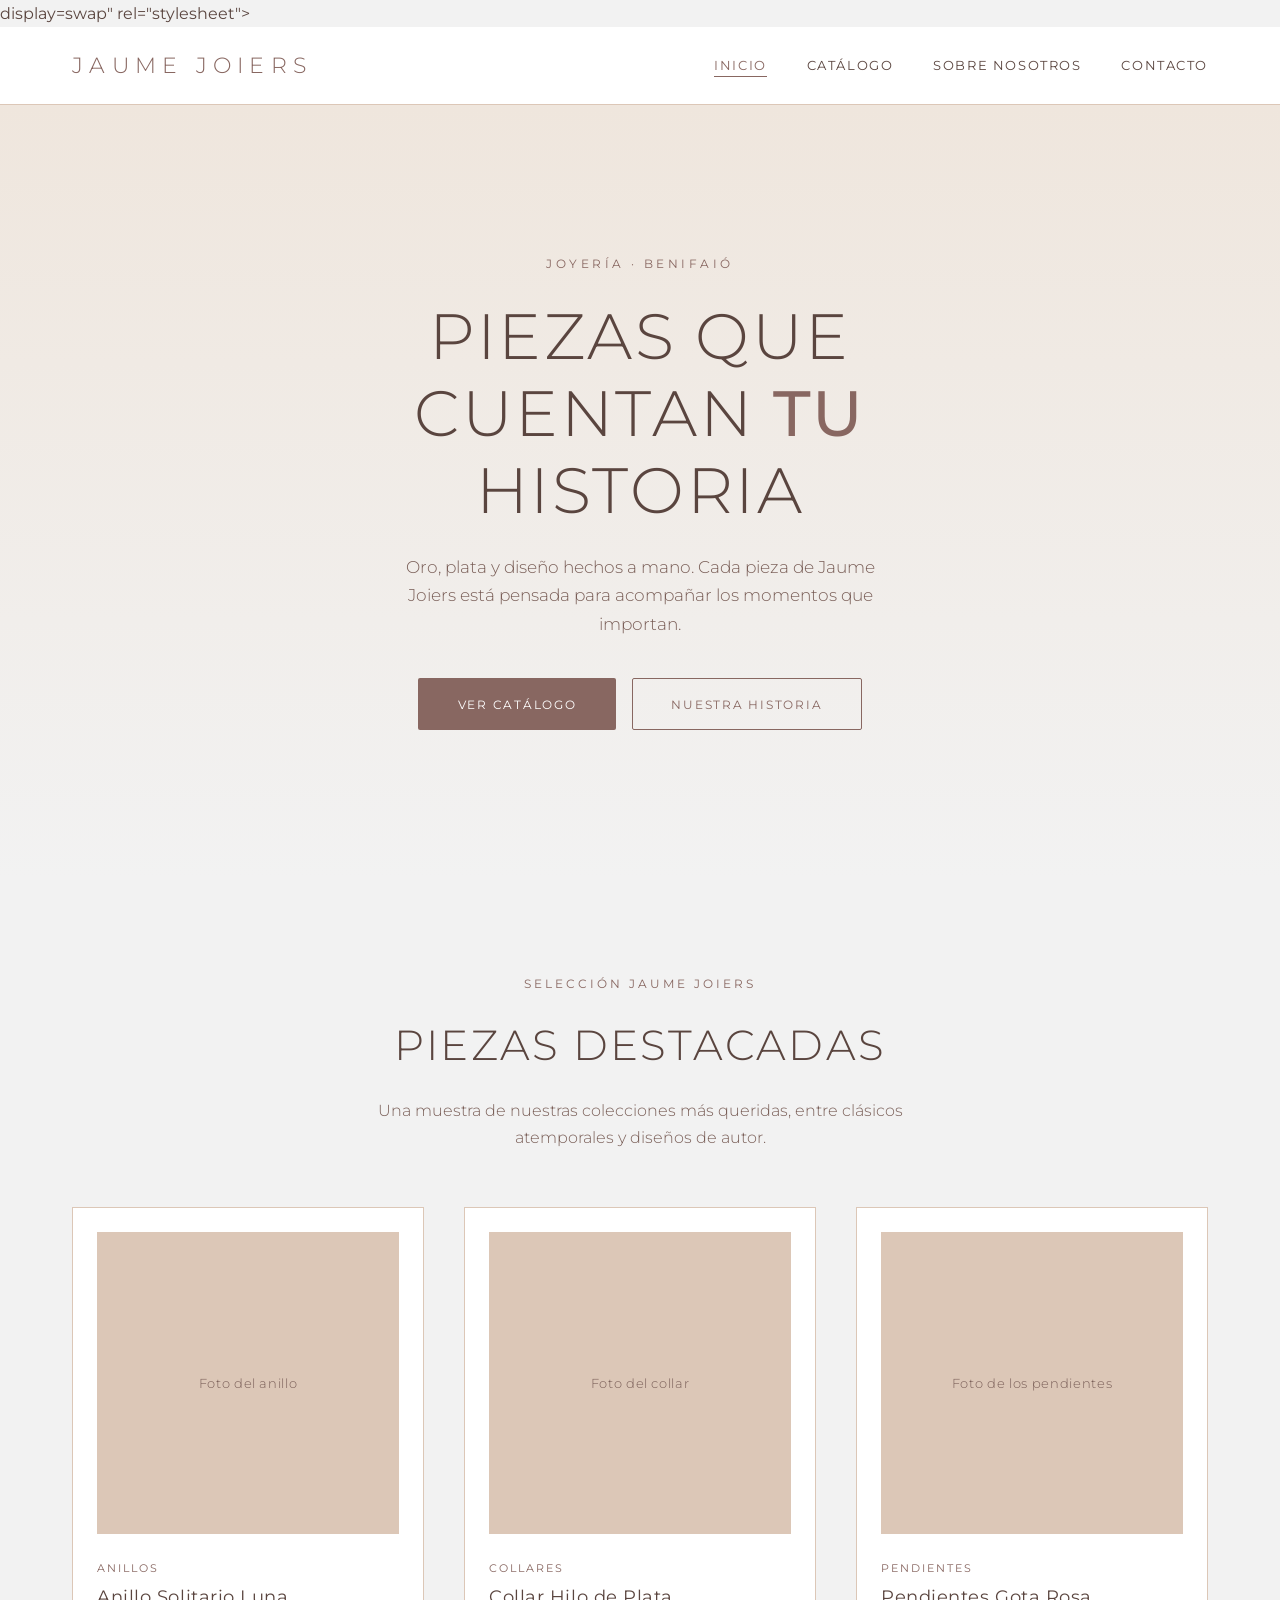
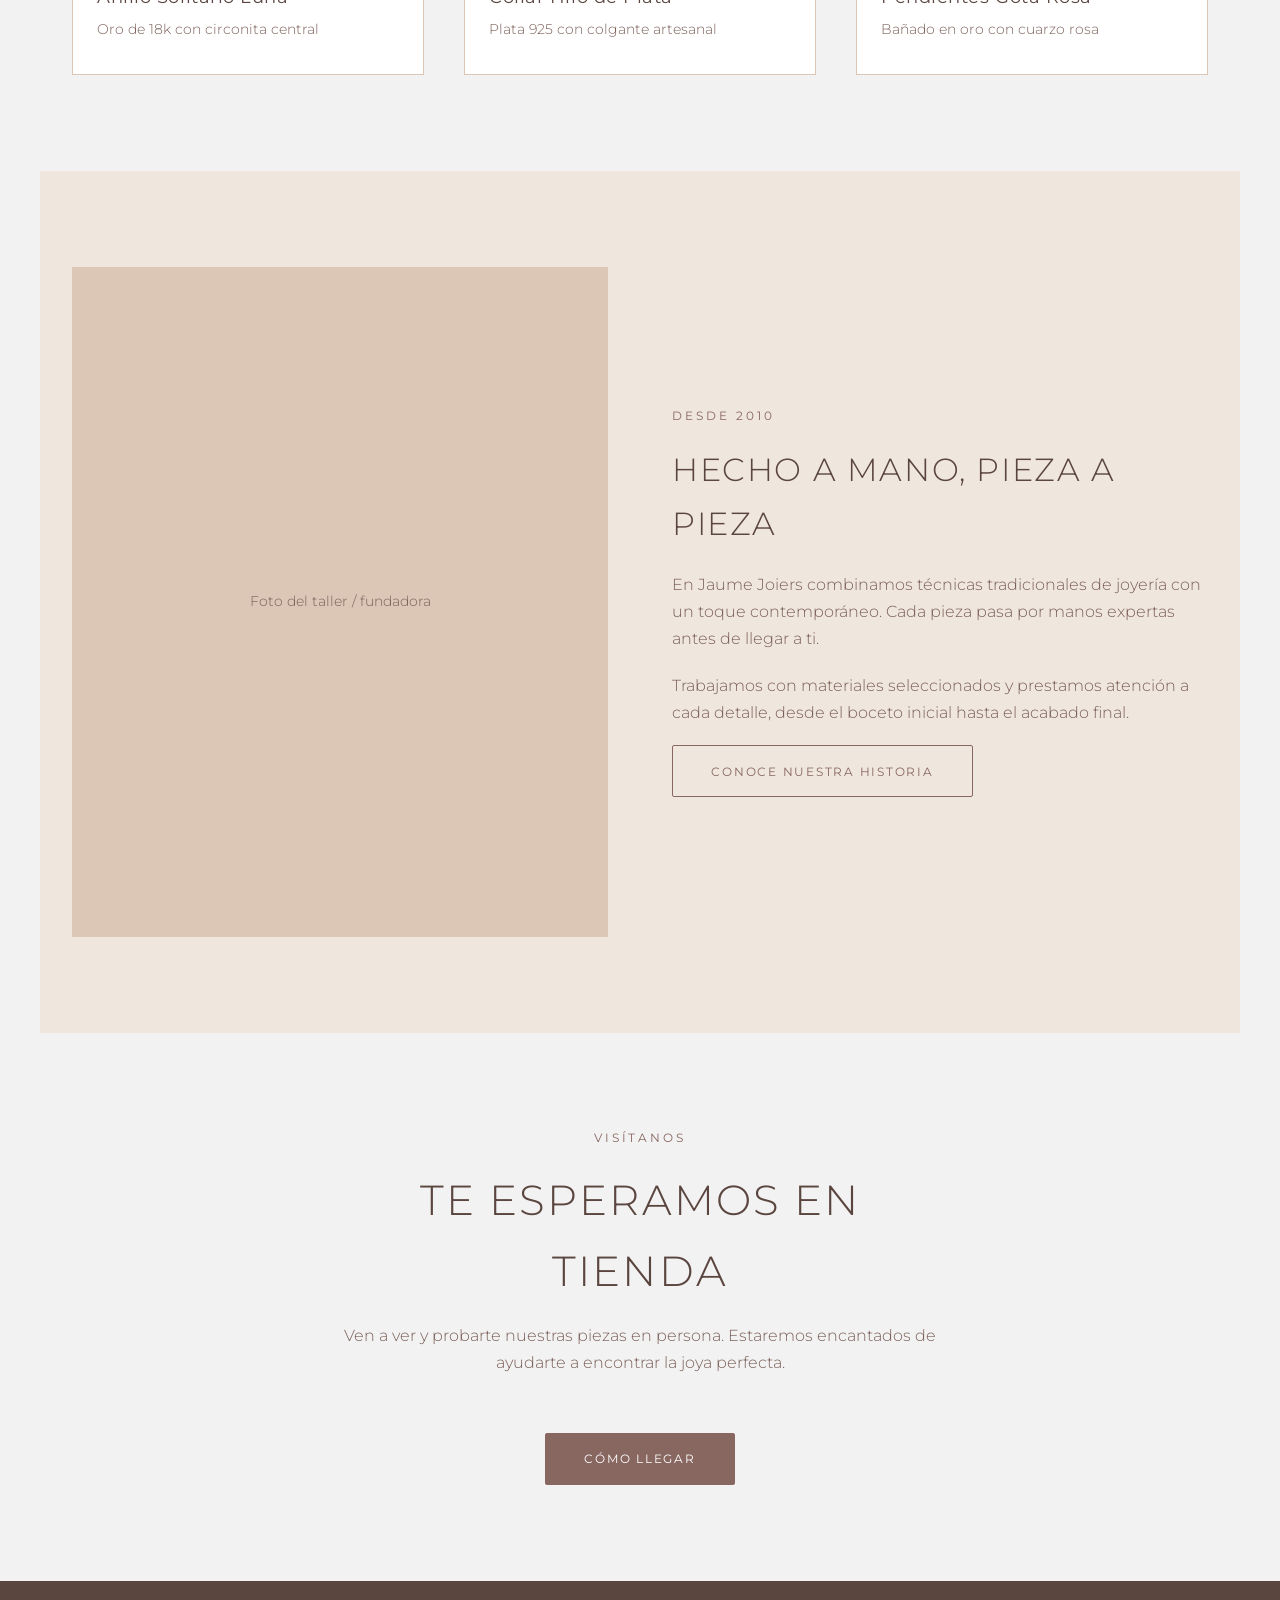
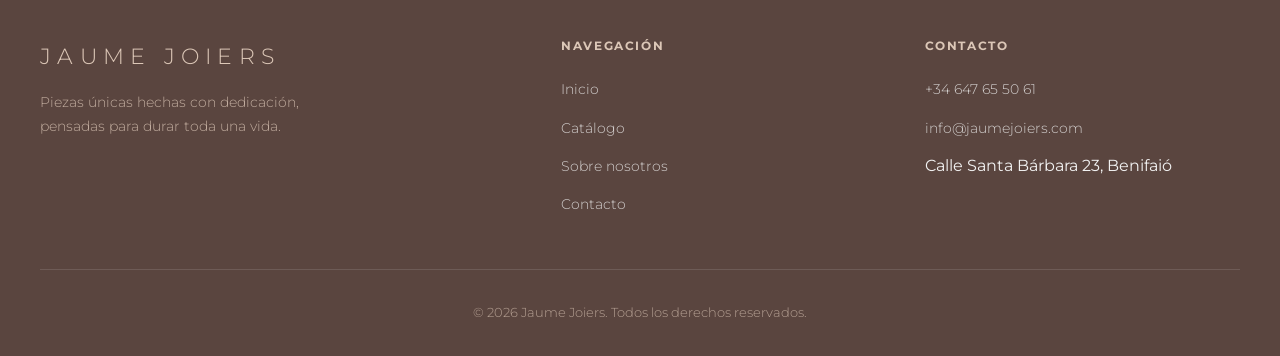
==== index.html @ 676e3248 "Add files via upload" ====
<!DOCTYPE html>
<html lang="es">
<head>
  <meta charset="UTF-8">
  <meta name="viewport" content="width=device-width, initial-scale=1.0">
  <title>Jaume Joiers — Piezas con alma</title>
  <meta name="description" content="Jaume Joiers: piezas únicas en oro, plata y diseño artesanal. Descubre nuestra colección y visítanos.">
  <link rel="preconnect" href="https://fonts.googleapis.com">
  <link href="https://fonts.googleapis.com/css2?family=Montserrat:wght@300;400;500<link href="https://fonts.googleapis.com/css2?family=Cormorant+Garamond:ital,wght@0,500;0,600;1,500&family=Jost:wght@300;400;500&display=swap" rel="stylesheet">display=swap" rel="stylesheet">
  <link rel="stylesheet" href="styles.css">
</head>
<body>

  <header class="site-header">
    <nav class="nav-container">
      <a href="index.html" class="logo">Jaume <span>Joiers</span></a>
      <ul class="nav-links">
        <li><a href="index.html" class="active">Inicio</a></li>
        <li><a href="catalogo.html">Catálogo</a></li>
        <li><a href="nosotros.html">Sobre nosotros</a></li>
        <li><a href="contacto.html">Contacto</a></li>
      </ul>
      <button class="nav-toggle" aria-label="Abrir menú">
        <span></span><span></span><span></span>
      </button>
    </nav>
  </header>

  <section class="hero">
    <div class="hero-content">
      <span class="hero-eyebrow">Joyería · Benifaió</span>
      <h1>Piezas que cuentan <em>tu</em> historia</h1>
      <p>Oro, plata y diseño hechos a mano. Cada pieza de Jaume Joiers está pensada para acompañar los momentos que importan.</p>
      <div class="hero-buttons">
        <a href="catalogo.html" class="btn btn-primary">Ver catálogo</a>
        <a href="nosotros.html" class="btn btn-outline">Nuestra historia</a>
      </div>
    </div>
  </section>

  <section class="section">
    <div class="section-header">
      <span class="section-eyebrow">Selección Jaume Joiers</span>
      <h2>Piezas destacadas</h2>
      <p>Una muestra de nuestras colecciones más queridas, entre clásicos atemporales y diseños de autor.</p>
    </div>

    <div class="vitrina-grid">
      <div class="vitrina-pieza">
        <div class="vitrina-imagen">Foto del anillo</div>
        <span class="vitrina-categoria">Anillos</span>
        <h3>Anillo Solitario Luna</h3>
        <p>Oro de 18k con circonita central</p>
      </div>
      <div class="vitrina-pieza">
        <div class="vitrina-imagen">Foto del collar</div>
        <span class="vitrina-categoria">Collares</span>
        <h3>Collar Hilo de Plata</h3>
        <p>Plata 925 con colgante artesanal</p>
      </div>
      <div class="vitrina-pieza">
        <div class="vitrina-imagen">Foto de los pendientes</div>
        <span class="vitrina-categoria">Pendientes</span>
        <h3>Pendientes Gota Rosa</h3>
        <p>Bañado en oro con cuarzo rosa</p>
      </div>
    </div>
  </section>

  <section class="section section-alt">
    <div class="about-grid">
      <div class="about-imagen">Foto del taller / fundadora</div>
      <div class="about-texto">
        <span class="section-eyebrow">Desde 2010</span>
        <h2>Hecho a mano, pieza a pieza</h2>
        <p>En Jaume Joiers combinamos técnicas tradicionales de joyería con un toque contemporáneo. Cada pieza pasa por manos expertas antes de llegar a ti.</p>
        <p>Trabajamos con materiales seleccionados y prestamos atención a cada detalle, desde el boceto inicial hasta el acabado final.</p>
        <a href="nosotros.html" class="btn btn-outline">Conoce nuestra historia</a>
      </div>
    </div>
  </section>

  <section class="section">
    <div class="section-header">
      <span class="section-eyebrow">Visítanos</span>
      <h2>Te esperamos en tienda</h2>
      <p>Ven a ver y probarte nuestras piezas en persona. Estaremos encantados de ayudarte a encontrar la joya perfecta.</p>
    </div>
    <div style="text-align: center;">
      <a href="contacto.html" class="btn btn-primary">Cómo llegar</a>
    </div>
  </section>

  <footer class="site-footer">
    <div class="footer-container">
      <div class="footer-brand">
        <a href="index.html" class="logo">Jaume <span>Joiers</span></a>
        <p>Piezas únicas hechas con dedicación, pensadas para durar toda una vida.</p>
      </div>
      <div class="footer-col">
        <h5>Navegación</h5>
        <ul>
          <li><a href="index.html">Inicio</a></li>
          <li><a href="catalogo.html">Catálogo</a></li>
          <li><a href="nosotros.html">Sobre nosotros</a></li>
          <li><a href="contacto.html">Contacto</a></li>
        </ul>
      </div>
      <div class="footer-col">
        <h5>Contacto</h5>
        <ul>
          <li><a href="tel:+34647655061">+34 647 65 50 61</a></li>
          <li><a href="mailto:info@jaumejoiers.com">info@jaumejoiers.com</a></li>
          <li>Calle Santa Bárbara 23, Benifaió</li>
        </ul>
      </div>
    </div>
    <div class="footer-bottom">
      © 2026 Jaume Joiers. Todos los derechos reservados.
    </div>
  </footer>

  <script src="script.js"></script>
</body>
</html>
---- styles.css ----
/* ===== Jaume Joiers — Hoja de estilos (paleta y tipografía de marca) ===== */

:root {
  /* Colores oficiales del manual de marca */
  --marron: #886761;          /* Pantone 7615C — principal */
  --beige: #DCC7B7;           /* Pantone 583C — secundario */
  --gris-claro: #F2F2F2;      /* neutro */

  /* Tintes derivados para web (legibilidad y superficies) */
  --beige-claro: #EFE6DD;
  --marron-oscuro: #5A453F;   /* texto, derivado del marrón principal */
  --marron-suave: #7A5F58;
  --blanco: #FFFFFF;
  --sombra: rgba(90, 69, 63, 0.14);

  /* Tipografía de marca: Montserrat para toda la web */
  --fuente-titulos: 'Montserrat', 'Helvetica Neue', Arial, sans-serif;
  --fuente-cuerpo: 'Montserrat', 'Helvetica Neue', Arial, sans-serif;
}

* {
  box-sizing: border-box;
  margin: 0;
  padding: 0;
}

html {
  scroll-behavior: smooth;
}

body {
  font-family: var(--fuente-cuerpo);
  font-weight: 400;
  background-color: var(--gris-claro);
  color: var(--marron-oscuro);
  line-height: 1.7;
  -webkit-font-smoothing: antialiased;
}

a {
  text-decoration: none;
  color: inherit;
}

img {
  max-width: 100%;
  display: block;
}

ul {
  list-style: none;
}

/* ===== Header / Navegación ===== */

.site-header {
  position: sticky;
  top: 0;
  z-index: 100;
  background-color: var(--blanco);
  border-bottom: 1px solid var(--beige);
}

.nav-container {
  max-width: 1200px;
  margin: 0 auto;
  display: flex;
  justify-content: space-between;
  align-items: center;
  padding: 1.2rem 2rem;
}

.logo {
  font-family: var(--fuente-titulos);
  font-size: 1.4rem;
  font-weight: 300;
  letter-spacing: 0.28em;
  text-transform: uppercase;
  color: var(--marron);
}

.logo span {
  color: var(--marron);
}

.nav-links {
  display: flex;
  gap: 2.5rem;
  font-size: 0.82rem;
  font-weight: 400;
  letter-spacing: 0.12em;
  text-transform: uppercase;
}

.nav-links a {
  position: relative;
  padding-bottom: 4px;
  transition: color 0.25s ease;
}

.nav-links a::after {
  content: '';
  position: absolute;
  left: 0;
  bottom: 0;
  width: 0;
  height: 1px;
  background-color: var(--marron);
  transition: width 0.25s ease;
}

.nav-links a:hover,
.nav-links a.active {
  color: var(--marron);
}

.nav-links a:hover::after,
.nav-links a.active::after {
  width: 100%;
}

.nav-toggle {
  display: none;
  flex-direction: column;
  gap: 5px;
  background: none;
  border: none;
  cursor: pointer;
  padding: 0.5rem;
}

.nav-toggle span {
  width: 24px;
  height: 2px;
  background-color: var(--marron);
}

/* ===== Botones ===== */

.btn {
  display: inline-block;
  padding: 0.9rem 2.4rem;
  font-family: var(--fuente-cuerpo);
  font-size: 0.78rem;
  font-weight: 400;
  letter-spacing: 0.14em;
  text-transform: uppercase;
  border-radius: 2px;
  cursor: pointer;
  transition: all 0.3s ease;
  border: 1px solid transparent;
}

.btn-primary {
  background-color: var(--marron);
  color: var(--blanco);
}

.btn-primary:hover {
  background-color: var(--marron-oscuro);
}

.btn-outline {
  background-color: transparent;
  border: 1px solid var(--marron);
  color: var(--marron);
}

.btn-outline:hover {
  background-color: var(--marron);
  color: var(--blanco);
}

/* ===== Hero ===== */

.hero {
  position: relative;
  min-height: 86vh;
  display: flex;
  align-items: center;
  justify-content: center;
  text-align: center;
  padding: 4rem 2rem;
  overflow: hidden;
  background: linear-gradient(180deg, var(--beige-claro) 0%, var(--gris-claro) 100%);
}

.hero-content {
  position: relative;
  max-width: 720px;
  z-index: 2;
}

.hero-eyebrow {
  font-size: 0.78rem;
  letter-spacing: 0.28em;
  text-transform: uppercase;
  color: var(--marron);
  margin-bottom: 1.5rem;
  display: block;
}

.hero h1 {
  font-family: var(--fuente-titulos);
  font-size: clamp(2.4rem, 5.5vw, 4rem);
  font-weight: 300;
  letter-spacing: 0.04em;
  line-height: 1.2;
  margin-bottom: 1.5rem;
  color: var(--marron-oscuro);
  text-transform: uppercase;
}

.hero h1 em {
  font-style: normal;
  font-weight: 500;
  color: var(--marron);
}

.hero p {
  font-size: 1.05rem;
  font-weight: 300;
  color: var(--marron-suave);
  margin-bottom: 2.5rem;
  max-width: 520px;
  margin-left: auto;
  margin-right: auto;
}

.hero-buttons {
  display: flex;
  gap: 1rem;
  justify-content: center;
  flex-wrap: wrap;
}

/* ===== Secciones generales ===== */

.section {
  padding: 6rem 2rem;
  max-width: 1200px;
  margin: 0 auto;
}

.section-header {
  text-align: center;
  max-width: 620px;
  margin: 0 auto 3.5rem;
}

.section-eyebrow {
  font-size: 0.72rem;
  letter-spacing: 0.26em;
  text-transform: uppercase;
  color: var(--marron);
  display: block;
  margin-bottom: 1rem;
}

.section-header h2 {
  font-family: var(--fuente-titulos);
  font-size: clamp(1.8rem, 3.5vw, 2.6rem);
  font-weight: 300;
  letter-spacing: 0.05em;
  text-transform: uppercase;
  color: var(--marron-oscuro);
  margin-bottom: 1rem;
}

.section-header p {
  color: var(--marron-suave);
  font-size: 1rem;
  font-weight: 300;
}

.section-alt {
  background-color: var(--beige-claro);
}

/* ===== Vitrina (tarjetas de producto) ===== */

.vitrina-grid {
  display: grid;
  grid-template-columns: repeat(auto-fit, minmax(260px, 1fr));
  gap: 2.5rem;
}

.vitrina-pieza {
  position: relative;
  background-color: var(--blanco);
  border: 1px solid var(--beige);
  padding: 1.5rem 1.5rem 2rem;
  transition: transform 0.35s ease, box-shadow 0.35s ease;
}

.vitrina-pieza::before {
  content: '';
  position: absolute;
  inset: 10px;
  border: 1px solid var(--beige);
  opacity: 0;
  transition: opacity 0.35s ease;
  pointer-events: none;
}

.vitrina-pieza:hover {
  transform: translateY(-6px);
  box-shadow: 0 20px 40px var(--sombra);
}

.vitrina-pieza:hover::before {
  opacity: 1;
}

.vitrina-imagen {
  width: 100%;
  aspect-ratio: 1;
  background-color: var(--beige);
  display: flex;
  align-items: center;
  justify-content: center;
  margin-bottom: 1.2rem;
  color: var(--marron-suave);
  font-size: 0.82rem;
  font-weight: 300;
  letter-spacing: 0.05em;
  overflow: hidden;
}

.vitrina-imagen img {
  width: 100%;
  height: 100%;
  object-fit: cover;
}

.vitrina-categoria {
  font-size: 0.68rem;
  letter-spacing: 0.18em;
  text-transform: uppercase;
  color: var(--marron);
  margin-bottom: 0.5rem;
}

.vitrina-pieza h3 {
  font-family: var(--fuente-titulos);
  font-size: 1.15rem;
  font-weight: 400;
  letter-spacing: 0.03em;
  margin-bottom: 0.4rem;
  color: var(--marron-oscuro);
}

.vitrina-pieza p {
  color: var(--marron-suave);
  font-size: 0.88rem;
  font-weight: 300;
}

/* ===== Filtros de catálogo ===== */

.filtros {
  display: flex;
  gap: 0.8rem;
  justify-content: center;
  flex-wrap: wrap;
  margin-bottom: 3rem;
}

.filtro-btn {
  padding: 0.6rem 1.4rem;
  background-color: transparent;
  border: 1px solid var(--beige);
  color: var(--marron-suave);
  font-family: var(--fuente-cuerpo);
  font-size: 0.78rem;
  font-weight: 400;
  letter-spacing: 0.08em;
  text-transform: uppercase;
  cursor: pointer;
  transition: all 0.25s ease;
  border-radius: 2px;
}

.filtro-btn:hover,
.filtro-btn.activo {
  background-color: var(--marron);
  border-color: var(--marron);
  color: var(--blanco);
}

/* ===== Sobre nosotros ===== */

.about-grid {
  display: grid;
  grid-template-columns: 1fr 1fr;
  gap: 4rem;
  align-items: center;
}

.about-imagen {
  aspect-ratio: 4/5;
  background-color: var(--beige);
  display: flex;
  align-items: center;
  justify-content: center;
  color: var(--marron-suave);
  font-size: 0.88rem;
  font-weight: 300;
  overflow: hidden;
}

.about-imagen img {
  width: 100%;
  height: 100%;
  object-fit: cover;
}

.about-texto h2 {
  font-family: var(--fuente-titulos);
  font-size: 2rem;
  font-weight: 300;
  letter-spacing: 0.05em;
  text-transform: uppercase;
  margin-bottom: 1.2rem;
  color: var(--marron-oscuro);
}

.about-texto p {
  color: var(--marron-suave);
  font-weight: 300;
  margin-bottom: 1.2rem;
}

.valores {
  display: grid;
  grid-template-columns: repeat(3, 1fr);
  gap: 2rem;
  margin-top: 4rem;
  text-align: center;
}

.valor h4 {
  font-family: var(--fuente-titulos);
  font-size: 1.05rem;
  font-weight: 400;
  letter-spacing: 0.1em;
  text-transform: uppercase;
  margin-bottom: 0.7rem;
  color: var(--marron);
}

.valor p {
  color: var(--marron-suave);
  font-size: 0.9rem;
  font-weight: 300;
}

/* ===== Contacto ===== */

.contacto-grid {
  display: grid;
  grid-template-columns: 1fr 1fr;
  gap: 4rem;
}

.contacto-info h3 {
  font-family: var(--fuente-titulos);
  font-size: 1.3rem;
  font-weight: 300;
  letter-spacing: 0.08em;
  text-transform: uppercase;
  margin-bottom: 1.5rem;
  color: var(--marron-oscuro);
}

.contacto-item {
  margin-bottom: 1.5rem;
}

.contacto-item span {
  display: block;
  font-size: 0.68rem;
  letter-spacing: 0.16em;
  text-transform: uppercase;
  color: var(--marron);
  margin-bottom: 0.3rem;
}

.contacto-item p {
  color: var(--marron-suave);
  font-weight: 300;
}

.mapa-placeholder {
  width: 100%;
  aspect-ratio: 16/10;
  background-color: var(--beige);
  display: flex;
  align-items: center;
  justify-content: center;
  color: var(--marron-suave);
  font-size: 0.88rem;
  font-weight: 300;
  margin-top: 2rem;
  overflow: hidden;
}

.mapa-placeholder iframe {
  width: 100%;
  height: 100%;
  border: 0;
}

.contacto-form-wrap h3 {
  font-family: var(--fuente-titulos);
  font-size: 1.3rem;
  font-weight: 300;
  letter-spacing: 0.08em;
  text-transform: uppercase;
  margin-bottom: 1.5rem;
  color: var(--marron-oscuro);
}

.form-group {
  margin-bottom: 1.3rem;
}

.form-group label {
  display: block;
  font-size: 0.72rem;
  letter-spacing: 0.1em;
  text-transform: uppercase;
  color: var(--marron-suave);
  margin-bottom: 0.5rem;
}

.form-group input,
.form-group textarea {
  width: 100%;
  padding: 0.85rem 1rem;
  background-color: var(--blanco);
  border: 1px solid var(--beige);
  font-family: var(--fuente-cuerpo);
  font-size: 0.92rem;
  font-weight: 300;
  color: var(--marron-oscuro);
  border-radius: 2px;
  transition: border-color 0.25s ease;
}

.form-group input:focus,
.form-group textarea:focus {
  outline: none;
  border-color: var(--marron);
}

.form-group textarea {
  resize: vertical;
  min-height: 120px;
}

/* ===== Footer ===== */

.site-footer {
  background-color: var(--marron-oscuro);
  color: var(--gris-claro);
  padding: 3.5rem 2rem 2rem;
}

.footer-container {
  max-width: 1200px;
  margin: 0 auto;
  display: grid;
  grid-template-columns: 1.5fr 1fr 1fr;
  gap: 3rem;
  margin-bottom: 2.5rem;
}

.footer-brand .logo {
  color: var(--beige);
  margin-bottom: 1rem;
  display: block;
}

.footer-brand .logo span {
  color: var(--beige);
}

.footer-brand p {
  color: var(--beige);
  opacity: 0.8;
  font-size: 0.88rem;
  font-weight: 300;
  max-width: 280px;
}

.footer-col h5 {
  font-size: 0.72rem;
  letter-spacing: 0.14em;
  text-transform: uppercase;
  margin-bottom: 1.2rem;
  color: var(--beige);
}

.footer-col ul li {
  margin-bottom: 0.7rem;
}

.footer-col ul li a {
  color: var(--gris-claro);
  opacity: 0.8;
  font-size: 0.9rem;
  font-weight: 300;
  transition: opacity 0.25s ease;
}

.footer-col ul li a:hover {
  opacity: 1;
}

.footer-bottom {
  max-width: 1200px;
  margin: 0 auto;
  padding-top: 2rem;
  border-top: 1px solid rgba(242, 242, 242, 0.18);
  text-align: center;
  font-size: 0.8rem;
  font-weight: 300;
  color: var(--beige);
  opacity: 0.7;
}

/* ===== Responsive ===== */

@media (max-width: 860px) {
  .nav-links {
    position: fixed;
    top: 0;
    right: -100%;
    height: 100vh;
    width: 70%;
    background-color: var(--blanco);
    flex-direction: column;
    justify-content: center;
    align-items: center;
    gap: 2rem;
    transition: right 0.35s ease;
    box-shadow: -10px 0 30px var(--sombra);
  }

  .nav-links.abierto {
    right: 0;
  }

  .nav-toggle {
    display: flex;
  }

  .about-grid,
  .contacto-grid {
    grid-template-columns: 1fr;
    gap: 2.5rem;
  }

  .footer-container {
    grid-template-columns: 1fr;
    gap: 2rem;
  }

  .valores {
    grid-template-columns: 1fr;
    gap: 2.5rem;
  }

  .section {
    padding: 4rem 1.5rem;
  }
}

@media (prefers-reduced-motion: reduce) {
  * {
    transition: none !important;
    animation: none !important;
    scroll-behavior: auto !important;
  }
}

a:focus-visible,
button:focus-visible,
input:focus-visible,
textarea:focus-visible {
  outline: 2px solid var(--marron);
  outline-offset: 2px;
}
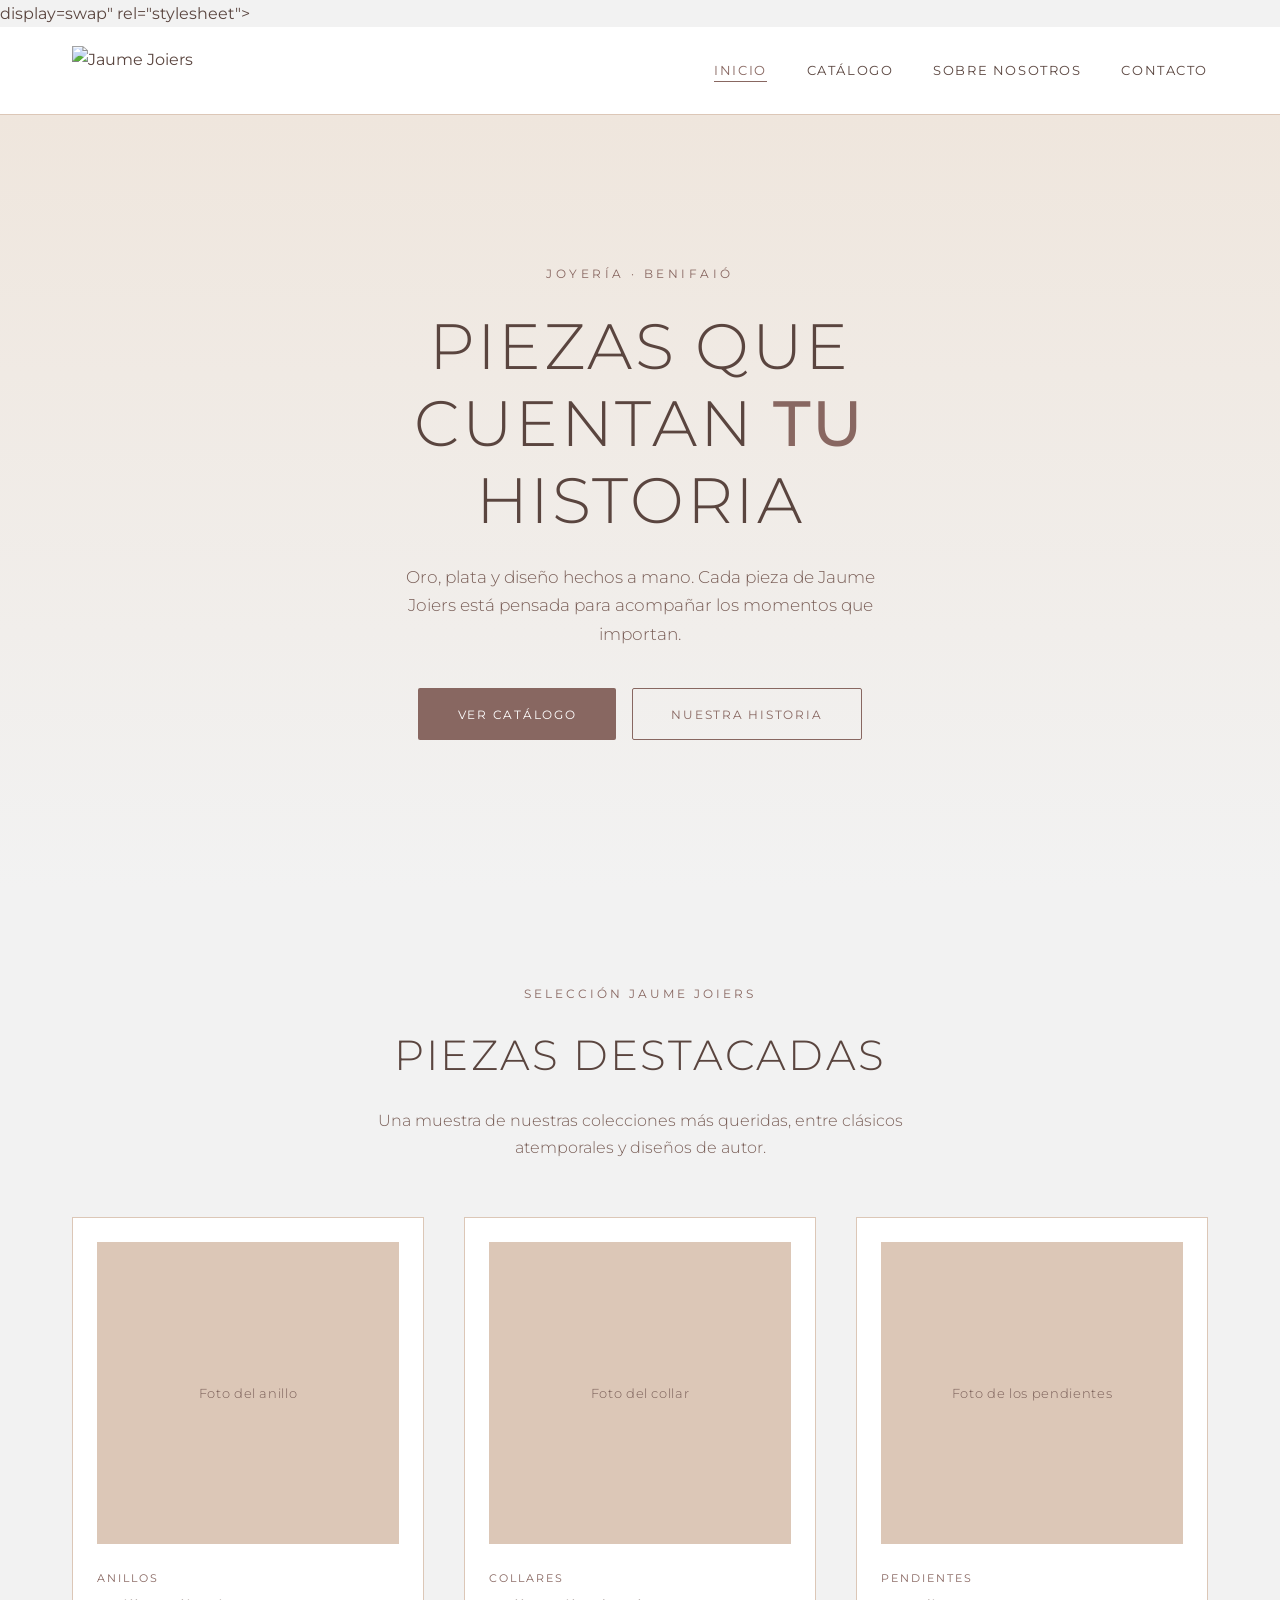
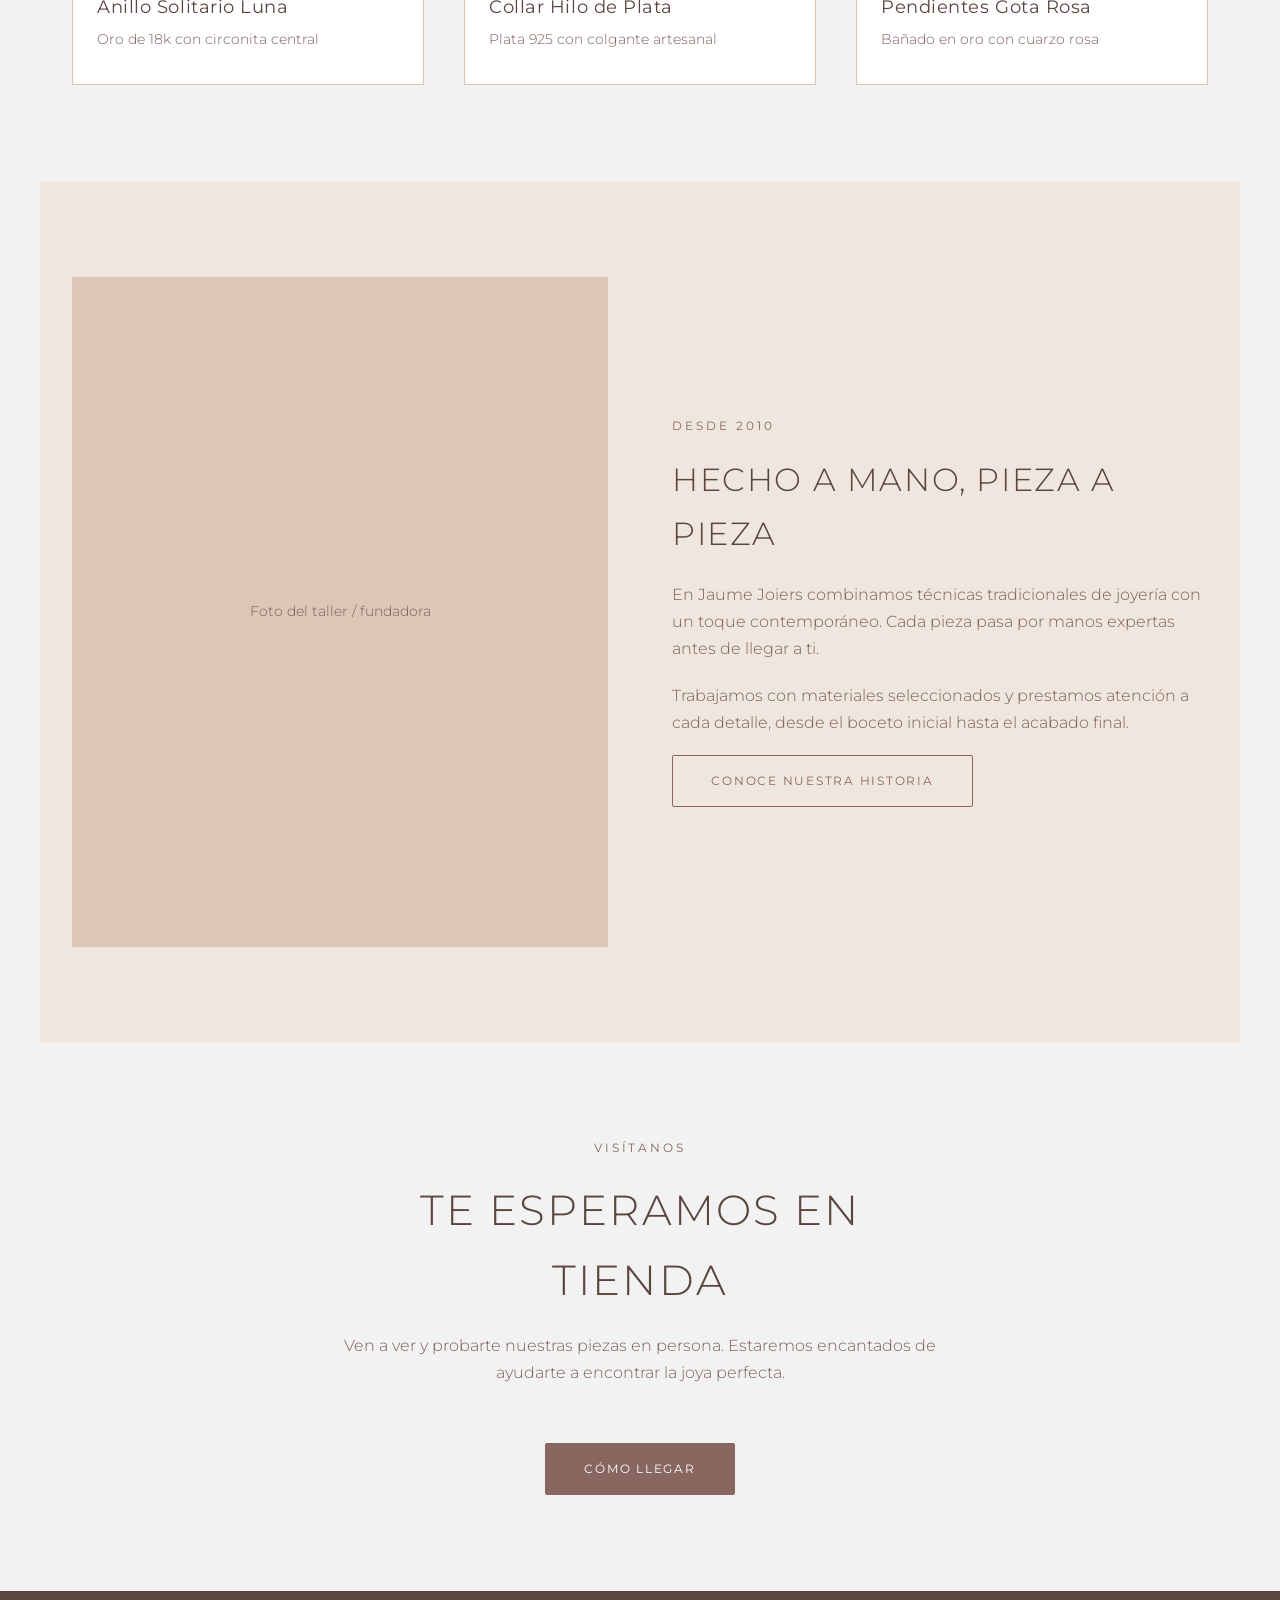
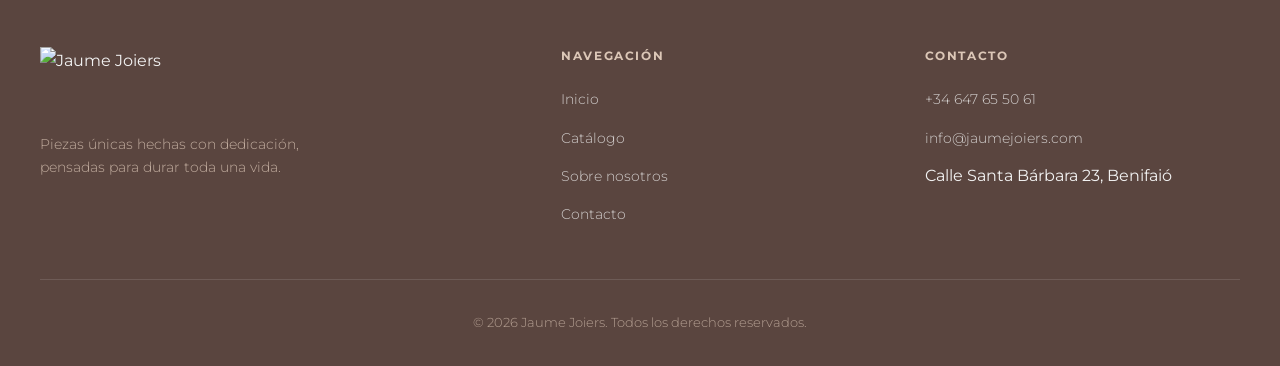
==== commit 7a044468: "Add files via upload" ====
--- a/index.html
+++ b/index.html
@@ -13,7 +13,7 @@
 
   <header class="site-header">
     <nav class="nav-container">
-      <a href="index.html" class="logo">Jaume <span>Joiers</span></a>
+      <a href="index.html" class="logo"><img src="imagenes/logo-marron.png" alt="Jaume Joiers"></a>
       <ul class="nav-links">
         <li><a href="index.html" class="active">Inicio</a></li>
         <li><a href="catalogo.html">Catálogo</a></li>
@@ -94,7 +94,7 @@
   <footer class="site-footer">
     <div class="footer-container">
       <div class="footer-brand">
-        <a href="index.html" class="logo">Jaume <span>Joiers</span></a>
+        <a href="index.html" class="logo"><img src="imagenes/logo-beige.png" alt="Jaume Joiers"></a>
         <p>Piezas únicas hechas con dedicación, pensadas para durar toda una vida.</p>
       </div>
       <div class="footer-col">
--- a/styles.css
+++ b/styles.css
@@ -71,16 +71,14 @@
 }
 
 .logo {
-  font-family: var(--fuente-titulos);
-  font-size: 1.4rem;
-  font-weight: 300;
-  letter-spacing: 0.28em;
-  text-transform: uppercase;
-  color: var(--marron);
-}
-
-.logo span {
-  color: var(--marron);
+  display: flex;
+  align-items: center;
+}
+
+.logo img {
+  height: 48px;
+  width: auto;
+  display: block;
 }
 
 .nav-links {
@@ -577,13 +575,11 @@
 }
 
 .footer-brand .logo {
-  color: var(--beige);
   margin-bottom: 1rem;
-  display: block;
-}
-
-.footer-brand .logo span {
-  color: var(--beige);
+}
+
+.footer-brand .logo img {
+  height: 70px;
 }
 
 .footer-brand p {
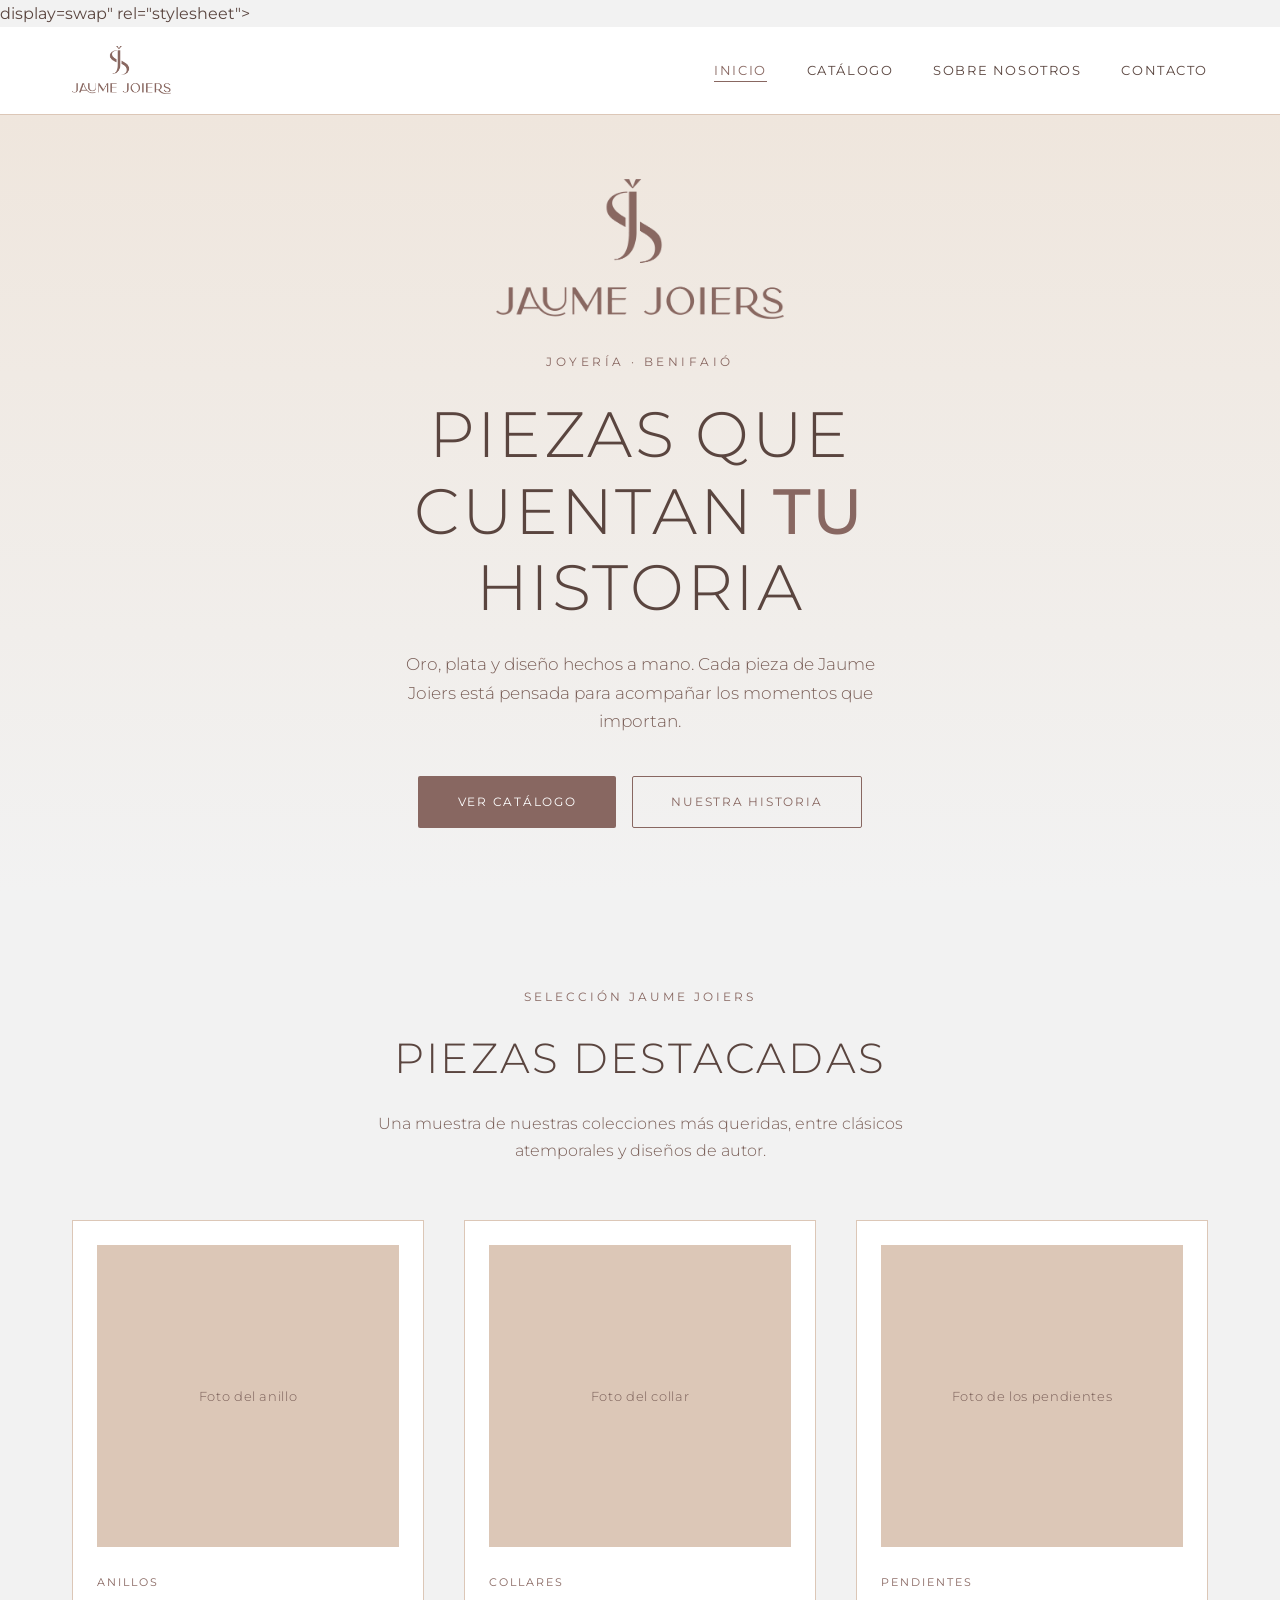
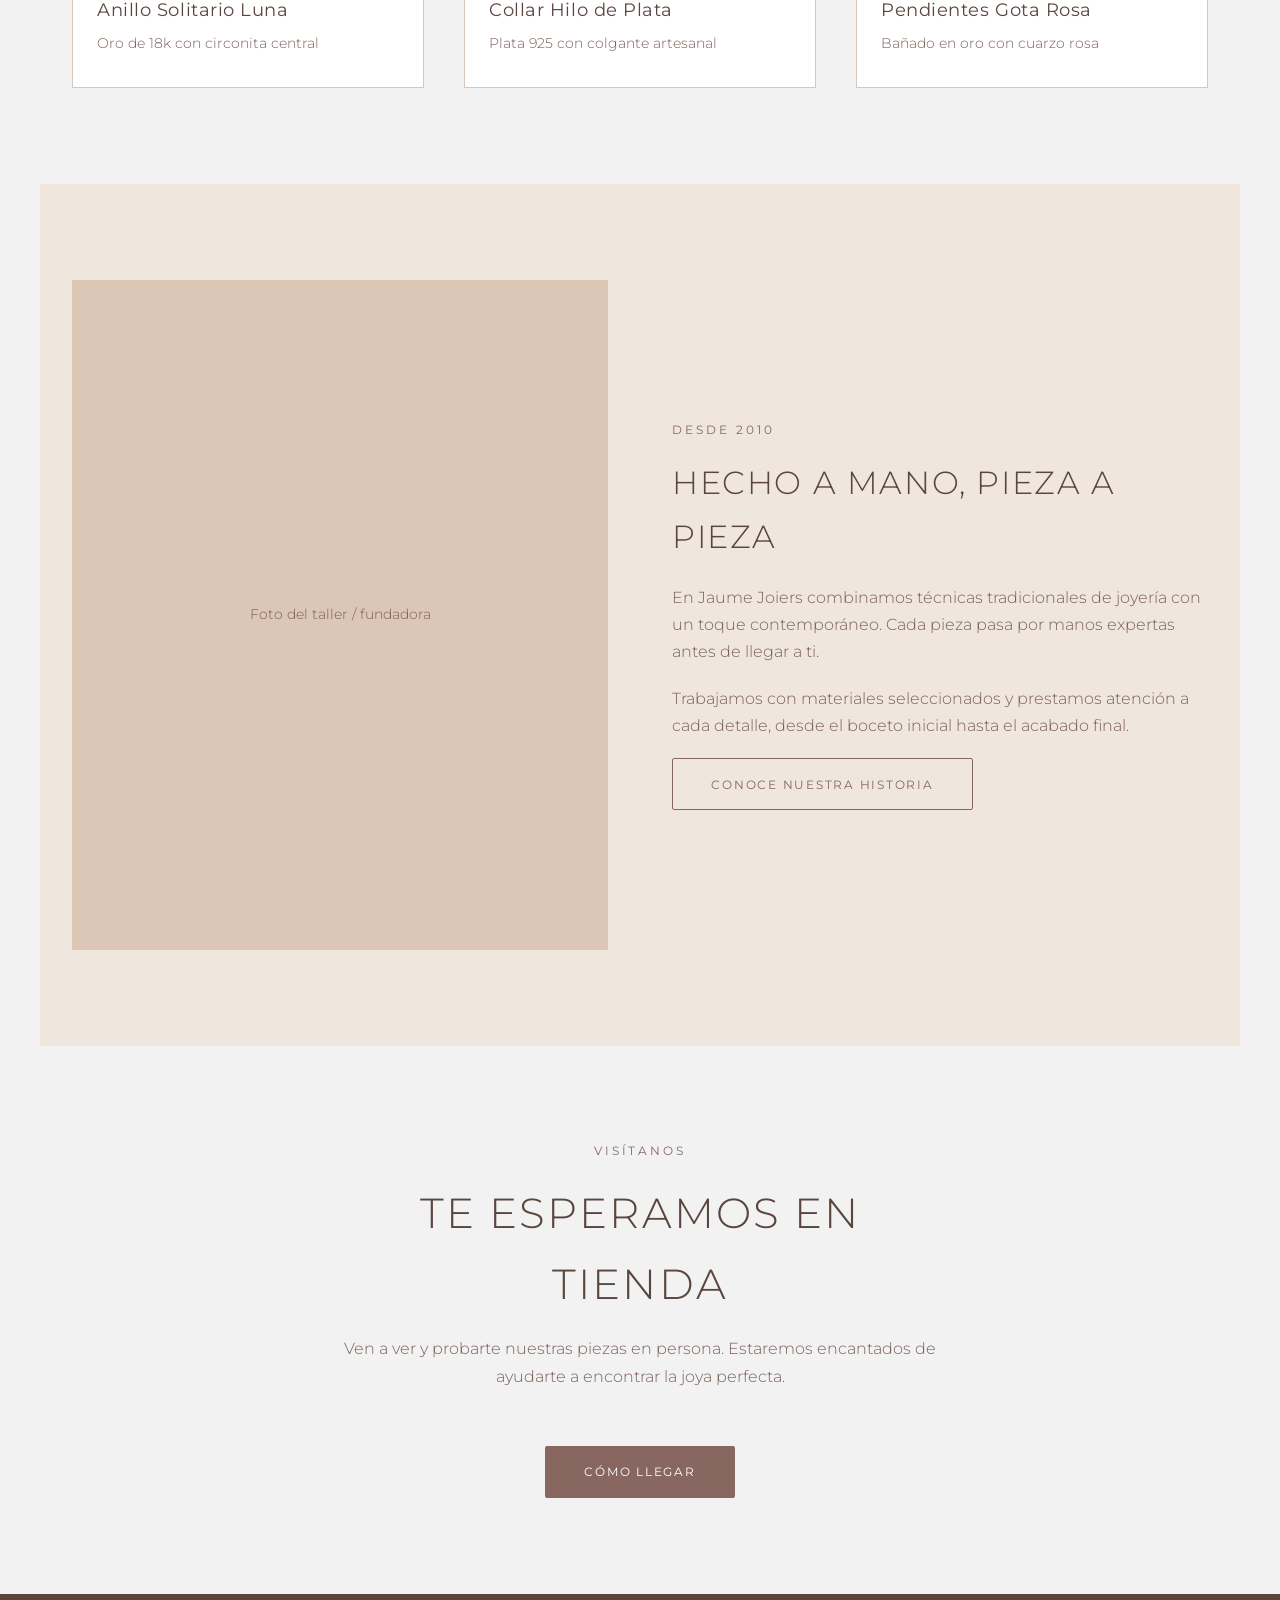
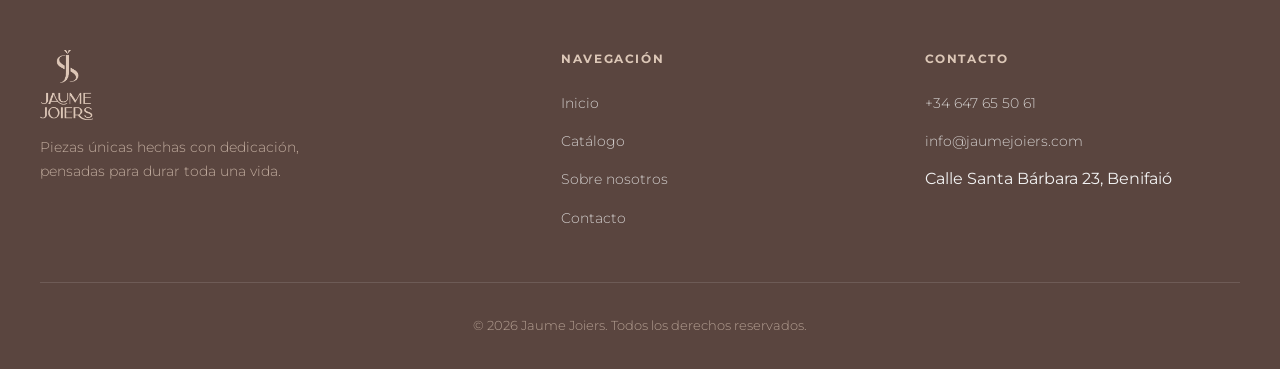
==== commit 07d28841: "Add files via upload" ====
--- a/index.html
+++ b/index.html
@@ -28,6 +28,7 @@
 
   <section class="hero">
     <div class="hero-content">
+      <img src="imagenes/logo-marron.png" alt="Jaume Joiers" class="hero-logo">
       <span class="hero-eyebrow">Joyería · Benifaió</span>
       <h1>Piezas que cuentan <em>tu</em> historia</h1>
       <p>Oro, plata y diseño hechos a mano. Cada pieza de Jaume Joiers está pensada para acompañar los momentos que importan.</p>
--- a/styles.css
+++ b/styles.css
@@ -187,6 +187,19 @@
   position: relative;
   max-width: 720px;
   z-index: 2;
+}
+
+.hero-logo {
+  height: 140px;
+  width: auto;
+  margin: 0 auto 2rem;
+  display: block;
+}
+
+@media (max-width: 600px) {
+  .hero-logo {
+    height: 100px;
+  }
 }
 
 .hero-eyebrow {
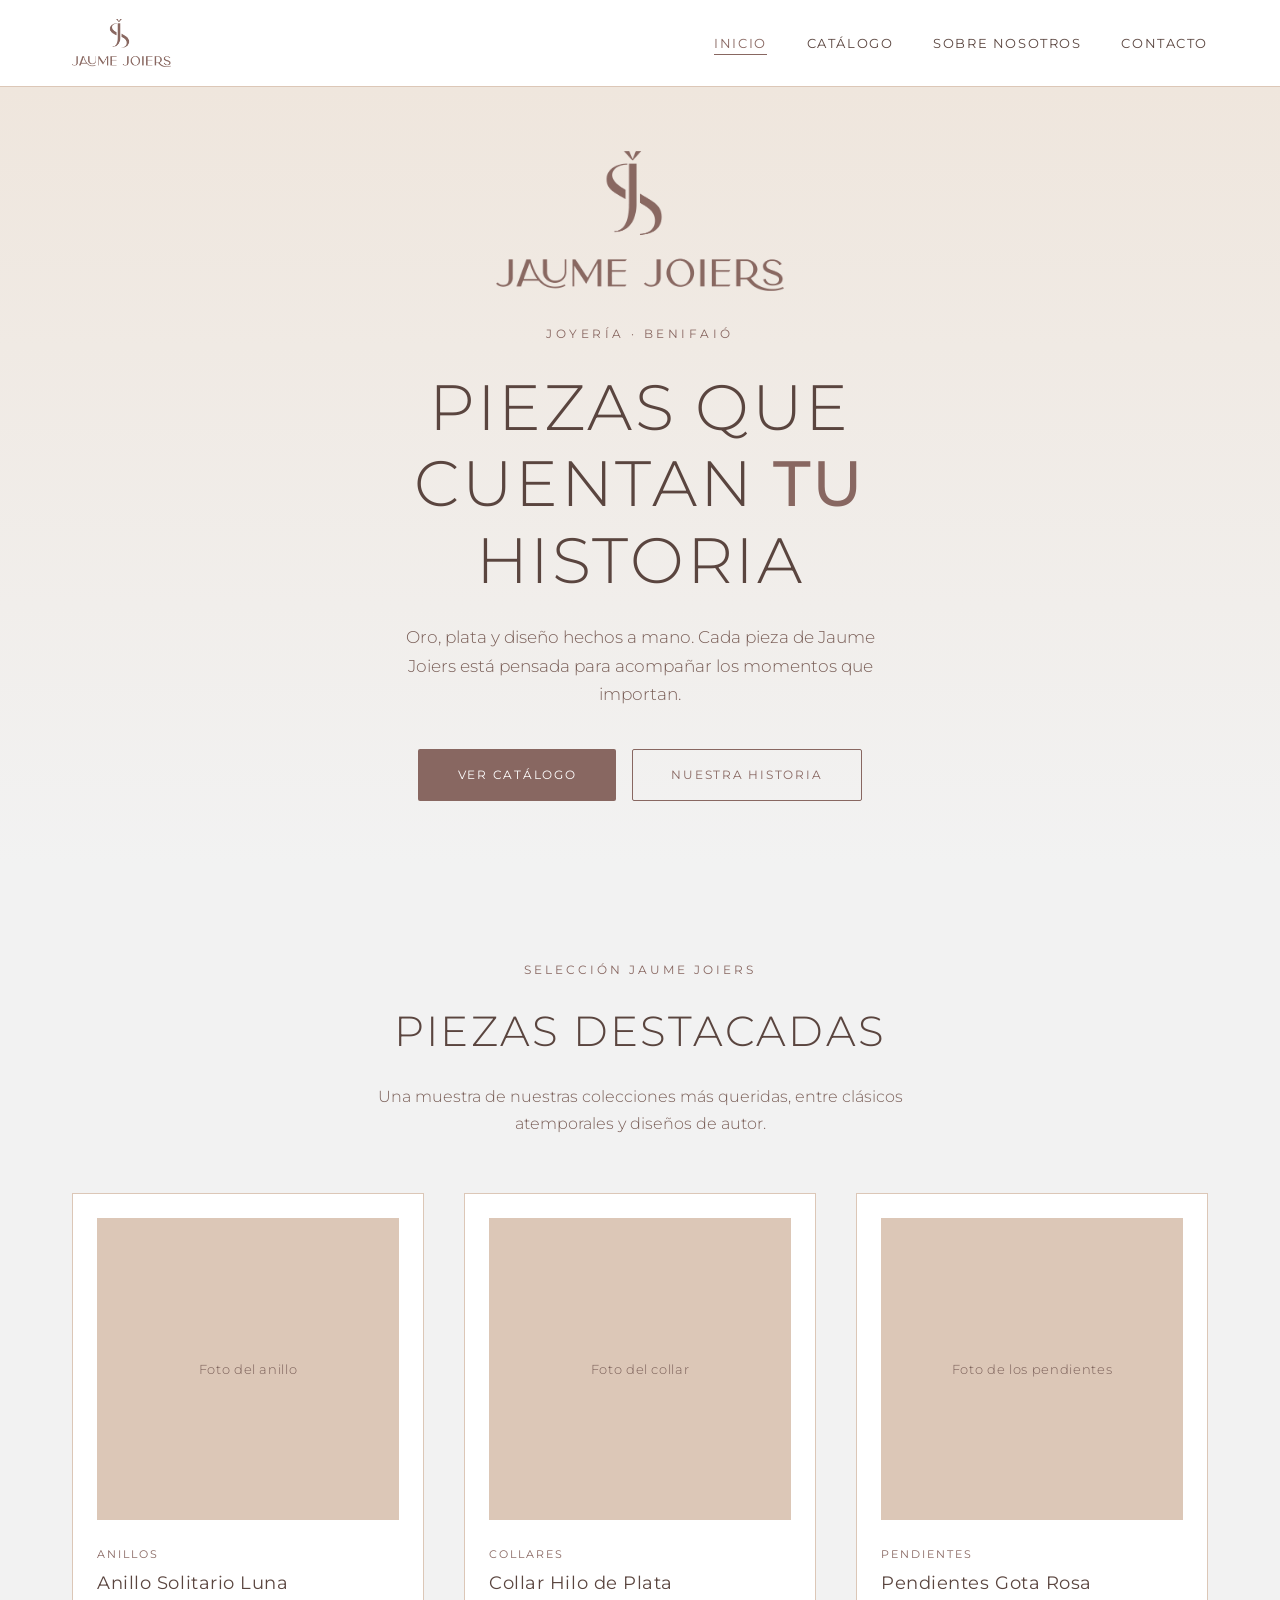
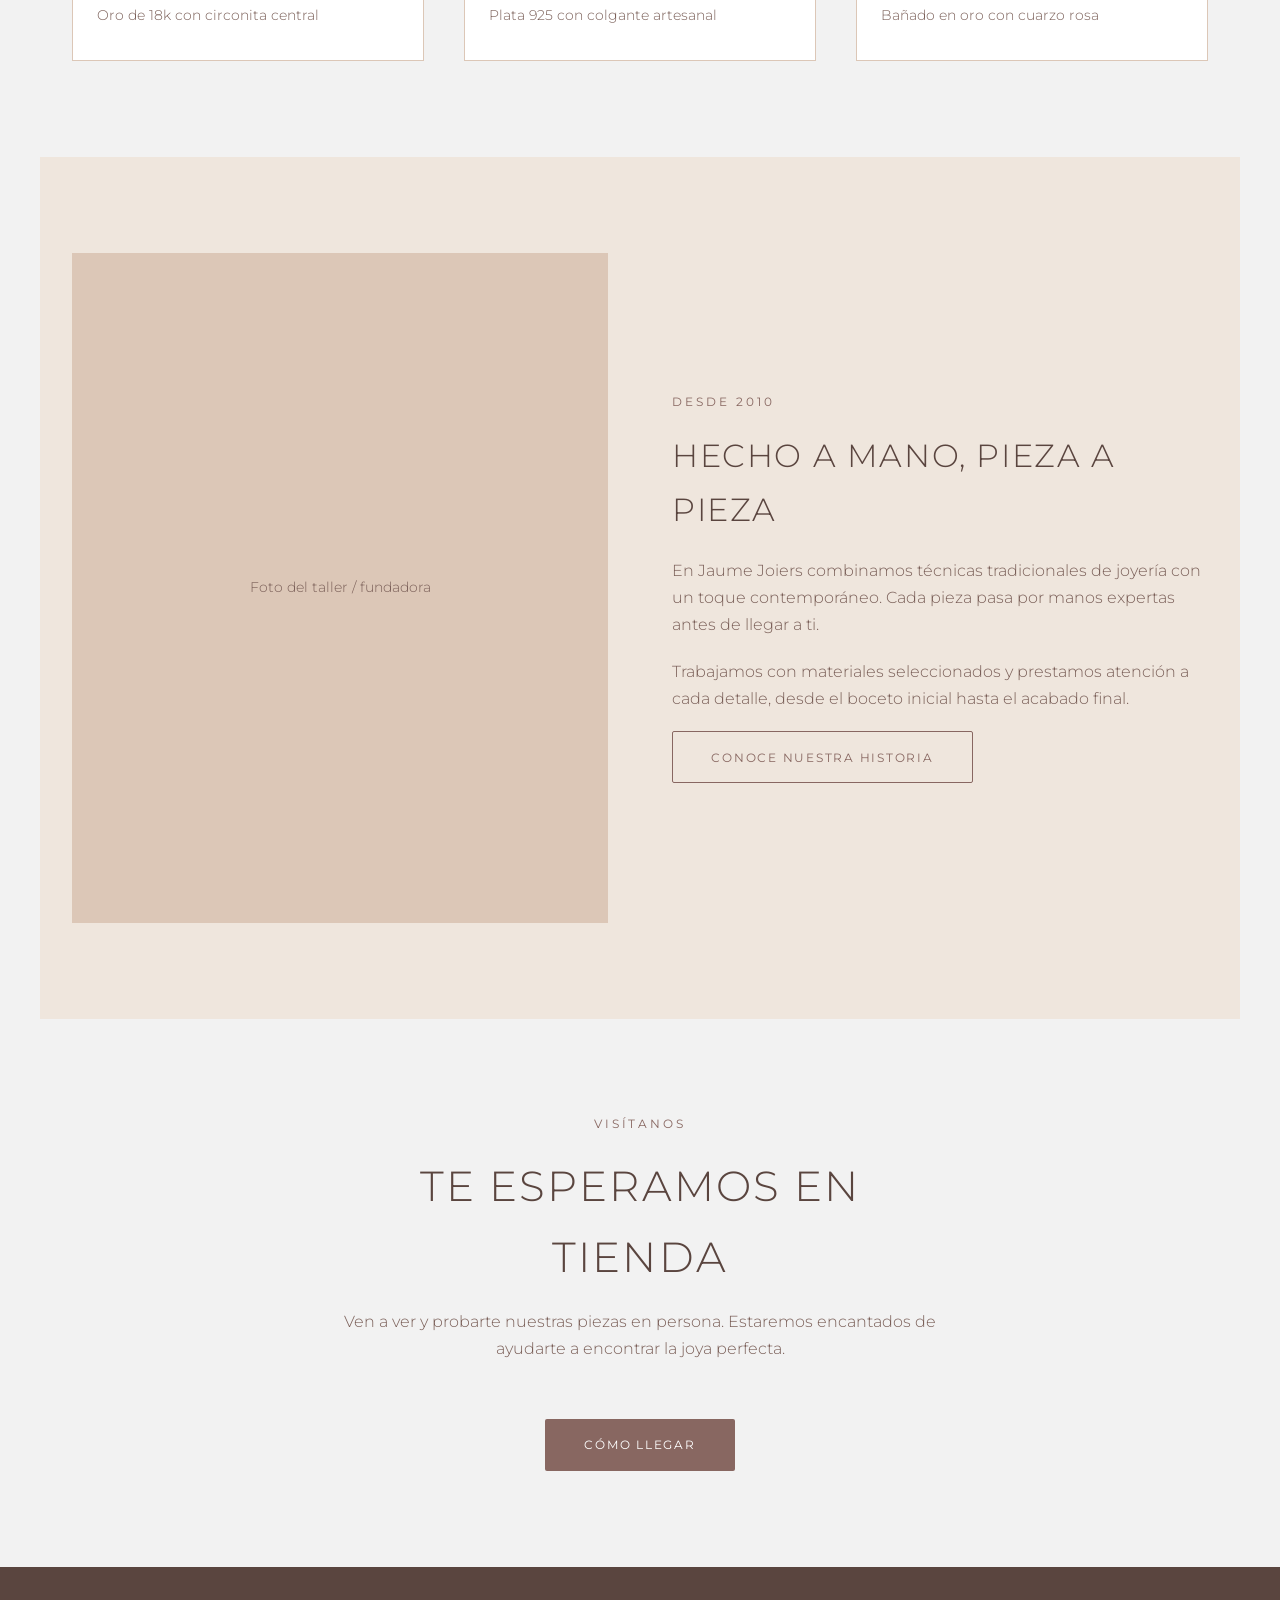
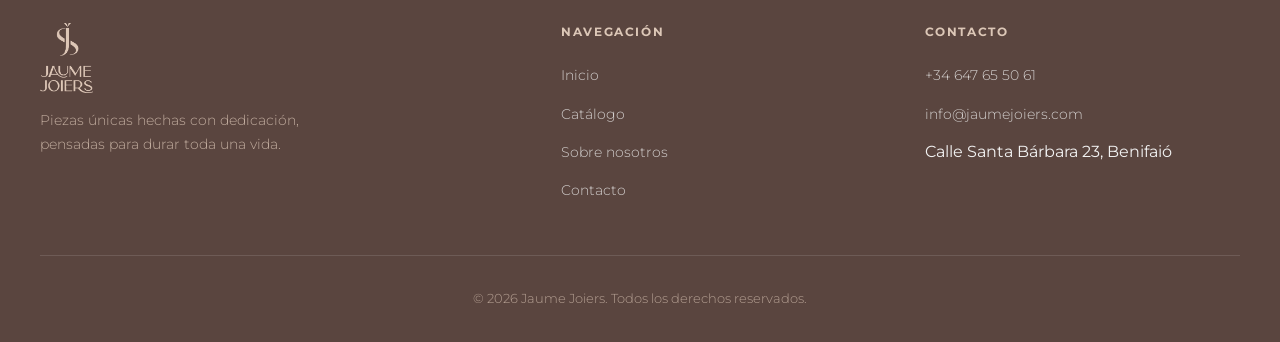
==== commit 42408158: "Add files via upload" ====
--- a/index.html
+++ b/index.html
@@ -6,7 +6,7 @@
   <title>Jaume Joiers — Piezas con alma</title>
   <meta name="description" content="Jaume Joiers: piezas únicas en oro, plata y diseño artesanal. Descubre nuestra colección y visítanos.">
   <link rel="preconnect" href="https://fonts.googleapis.com">
-  <link href="https://fonts.googleapis.com/css2?family=Montserrat:wght@300;400;500<link href="https://fonts.googleapis.com/css2?family=Cormorant+Garamond:ital,wght@0,500;0,600;1,500&family=Jost:wght@300;400;500&display=swap" rel="stylesheet">display=swap" rel="stylesheet">
+  <link href="https://fonts.googleapis.com/css2?family=Montserrat:wght@300;400;500&display=swap" rel="stylesheet">
   <link rel="stylesheet" href="styles.css">
 </head>
 <body>
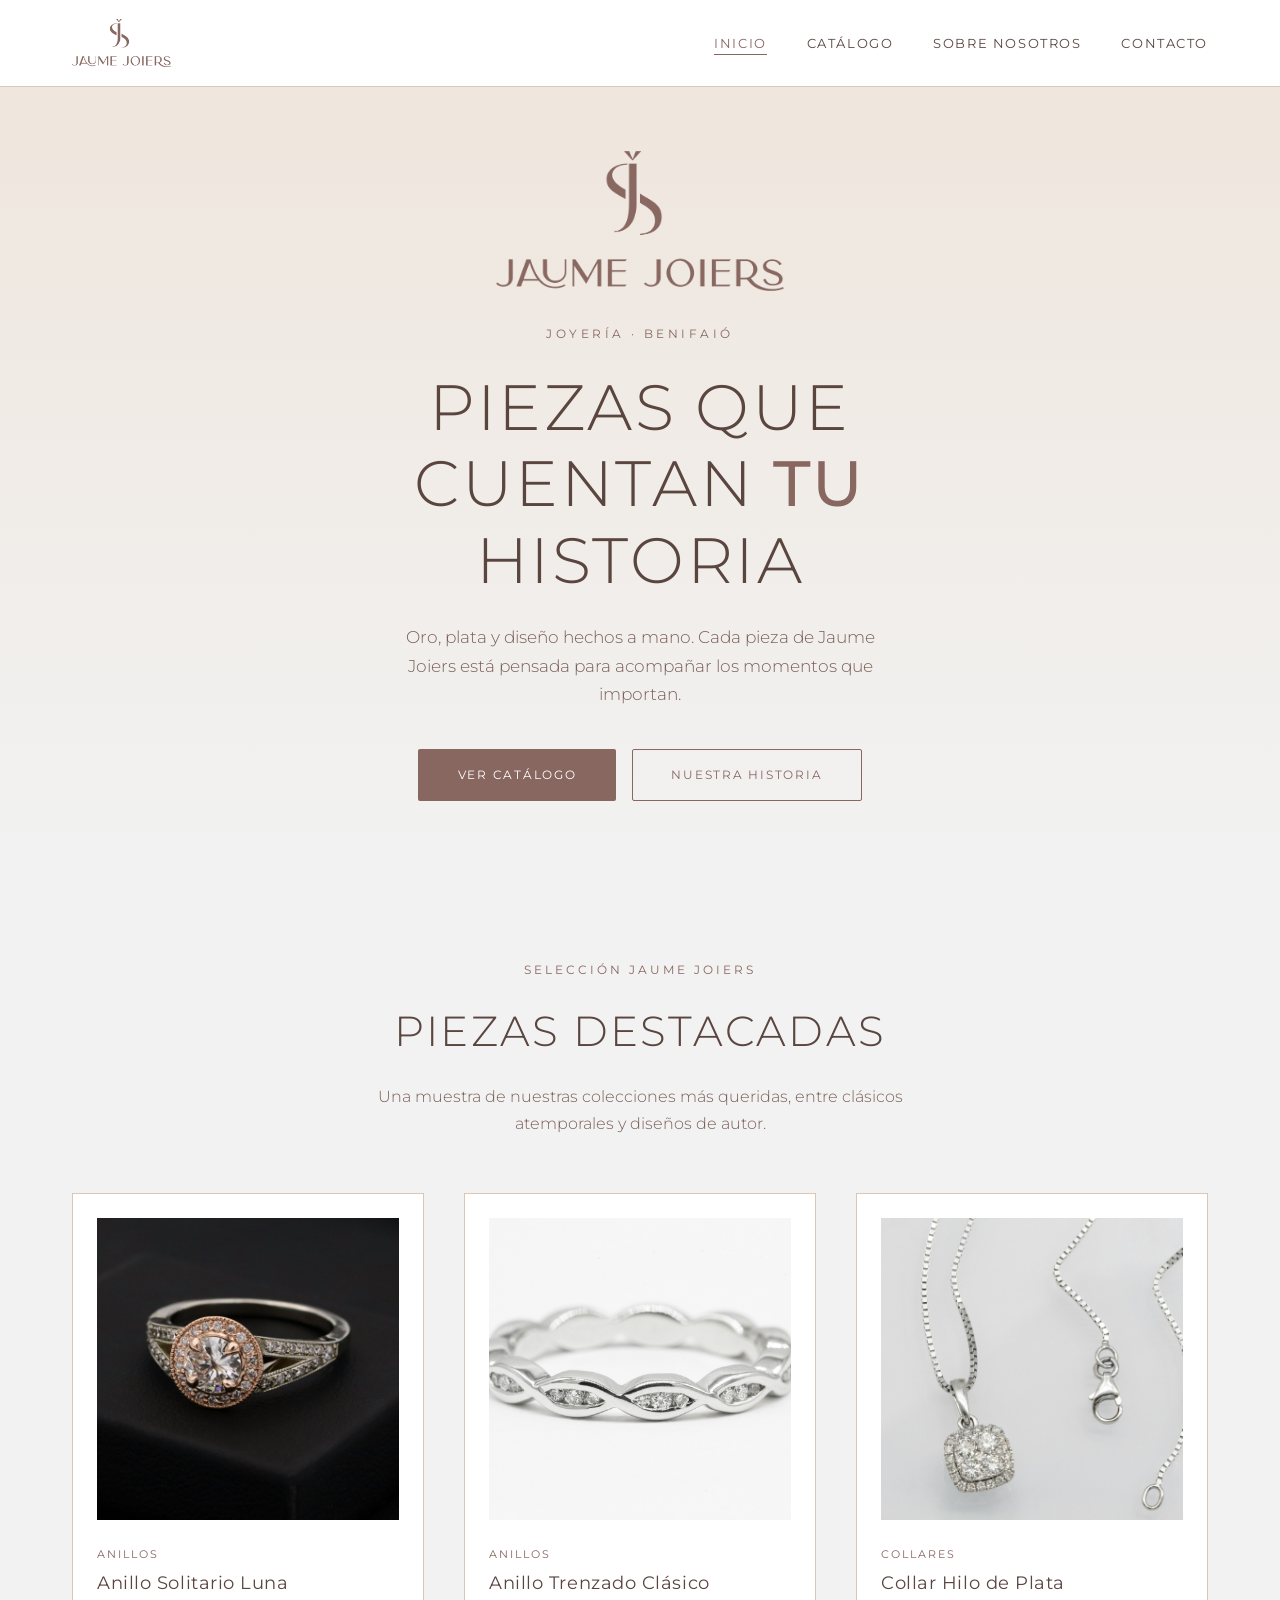
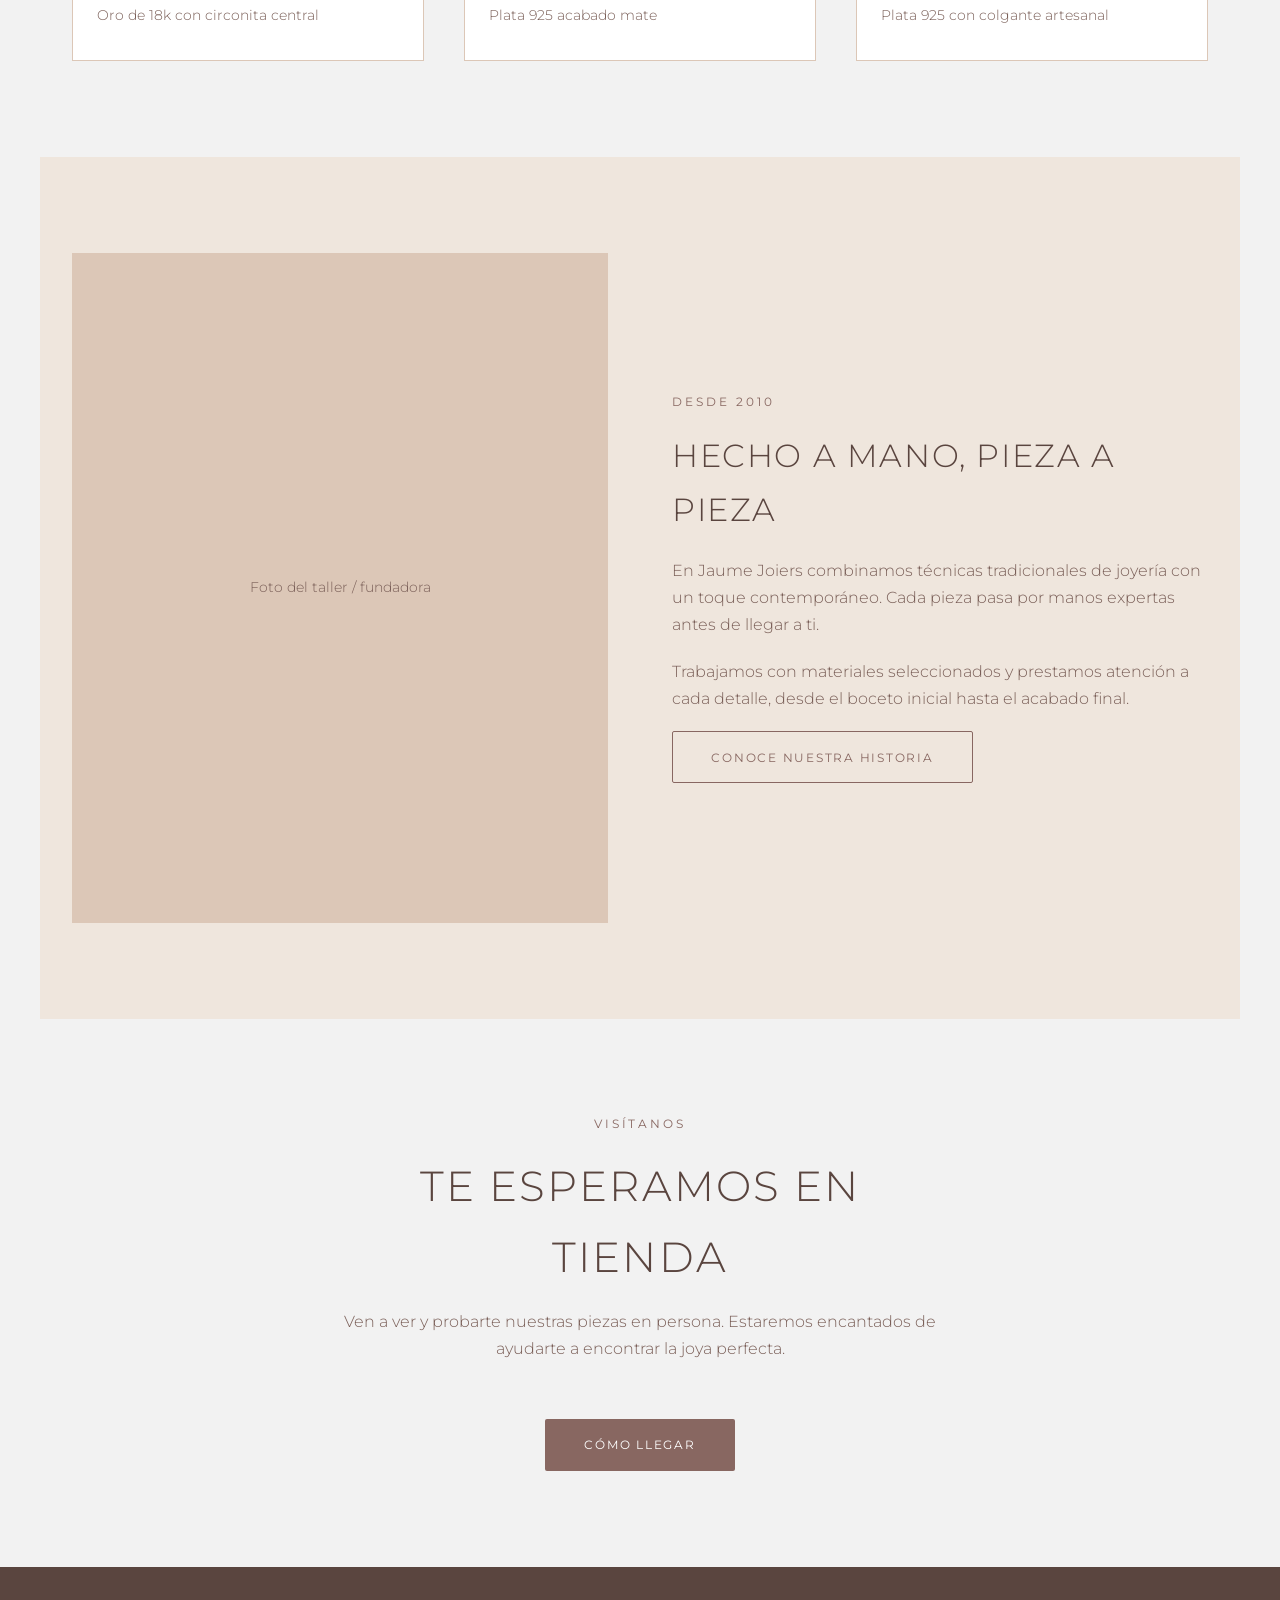
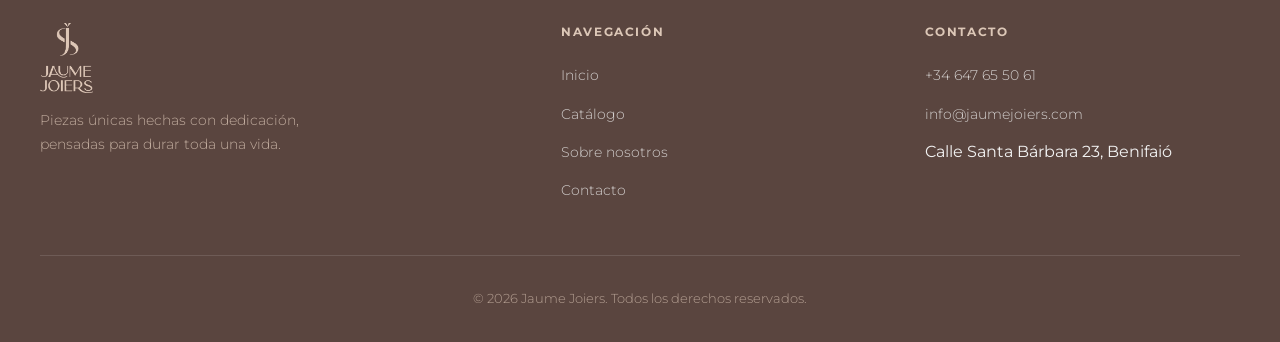
==== commit 5ab65c5d: "Add files via upload" ====
--- a/index.html
+++ b/index.html
@@ -46,26 +46,7 @@
       <p>Una muestra de nuestras colecciones más queridas, entre clásicos atemporales y diseños de autor.</p>
     </div>
 
-    <div class="vitrina-grid">
-      <div class="vitrina-pieza">
-        <div class="vitrina-imagen">Foto del anillo</div>
-        <span class="vitrina-categoria">Anillos</span>
-        <h3>Anillo Solitario Luna</h3>
-        <p>Oro de 18k con circonita central</p>
-      </div>
-      <div class="vitrina-pieza">
-        <div class="vitrina-imagen">Foto del collar</div>
-        <span class="vitrina-categoria">Collares</span>
-        <h3>Collar Hilo de Plata</h3>
-        <p>Plata 925 con colgante artesanal</p>
-      </div>
-      <div class="vitrina-pieza">
-        <div class="vitrina-imagen">Foto de los pendientes</div>
-        <span class="vitrina-categoria">Pendientes</span>
-        <h3>Pendientes Gota Rosa</h3>
-        <p>Bañado en oro con cuarzo rosa</p>
-      </div>
-    </div>
+    <div class="vitrina-grid" data-destacadas></div>
   </section>
 
   <section class="section section-alt">
@@ -121,6 +102,7 @@
     </div>
   </footer>
 
+  <script src="productos.js"></script>
   <script src="script.js"></script>
 </body>
 </html>
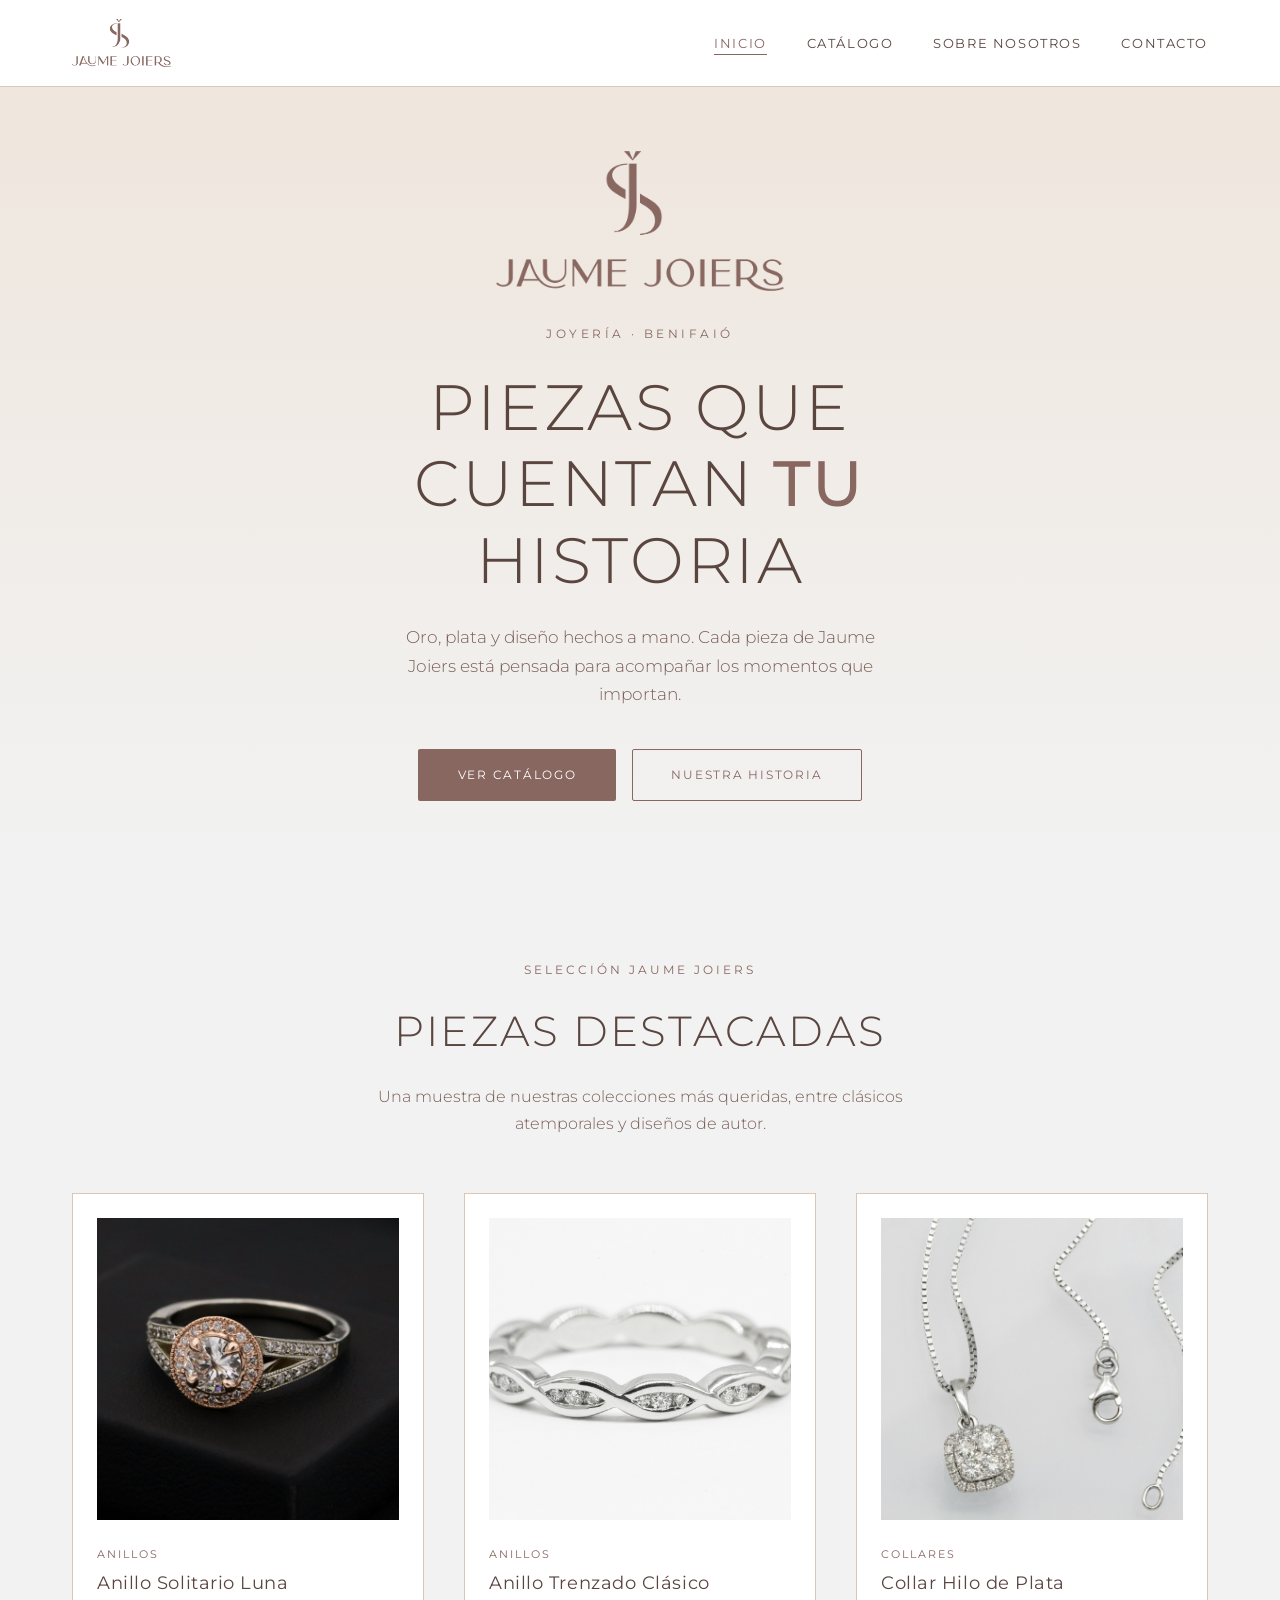
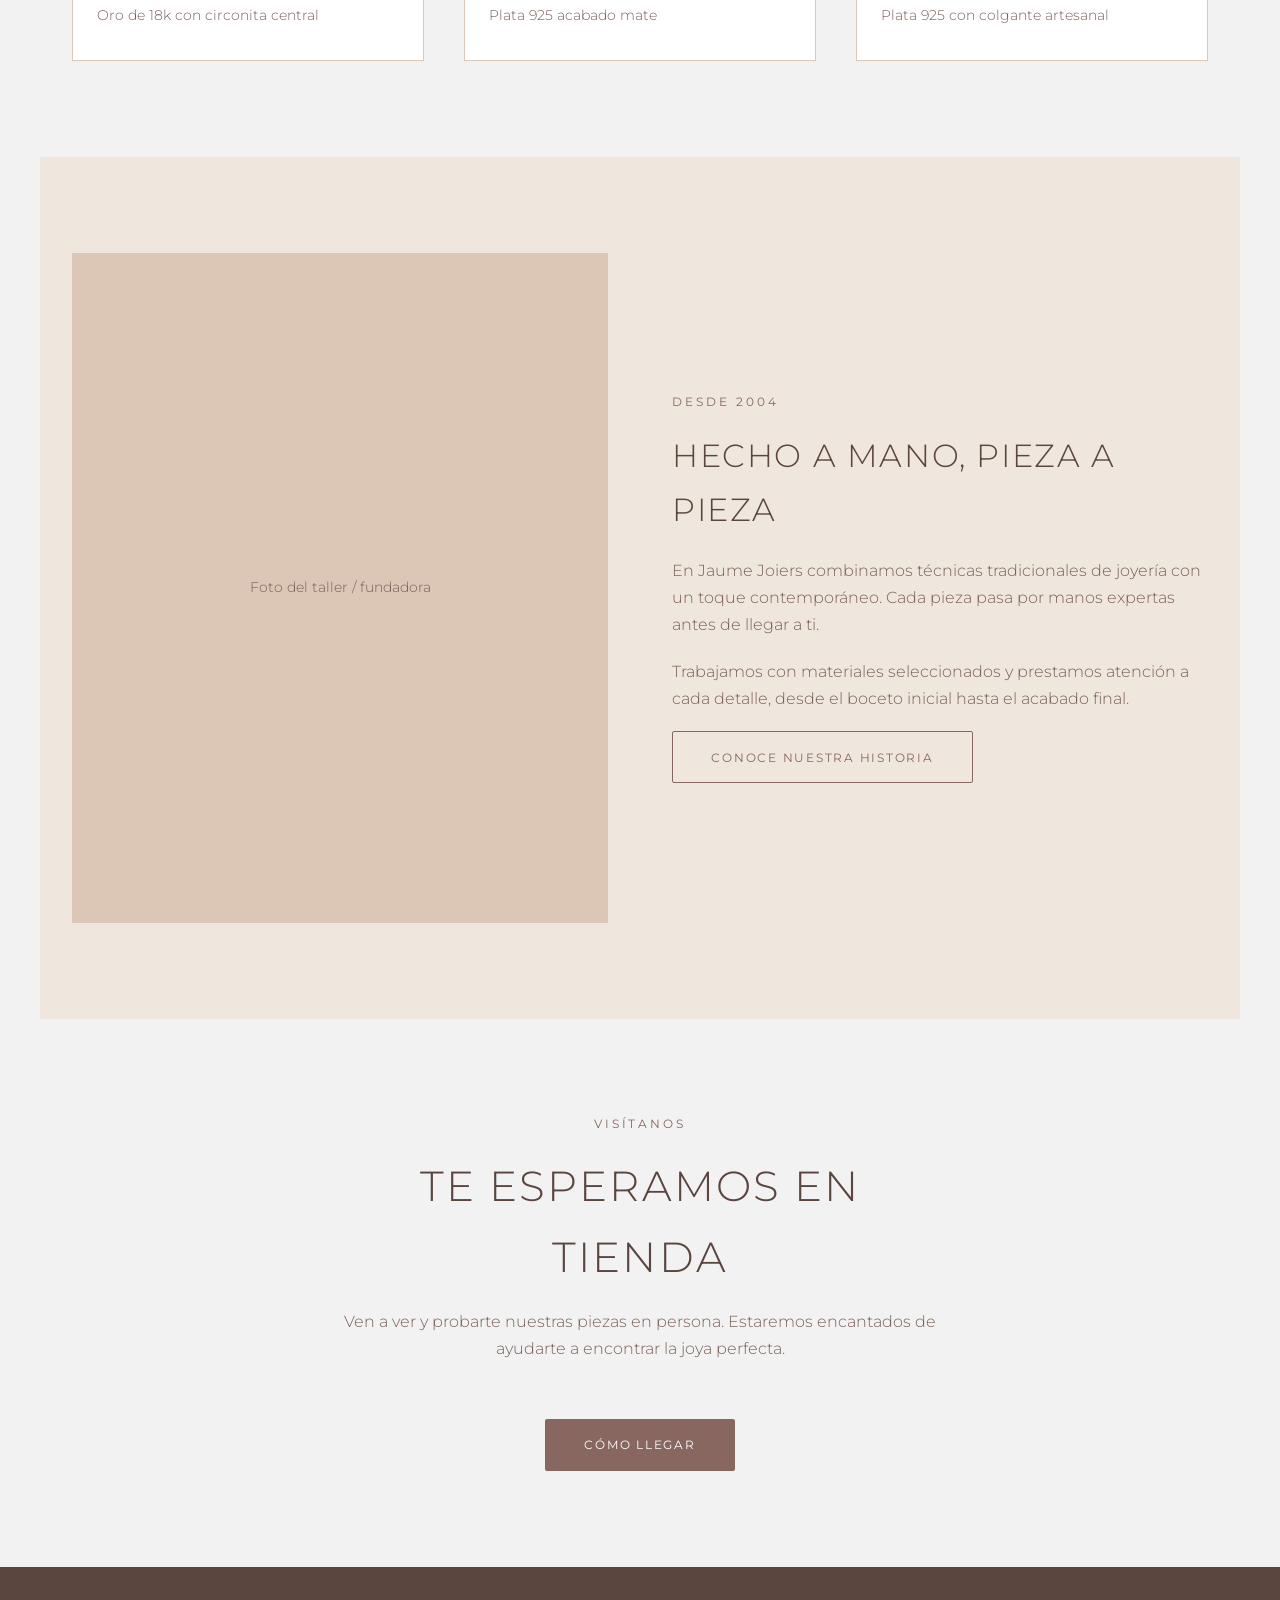
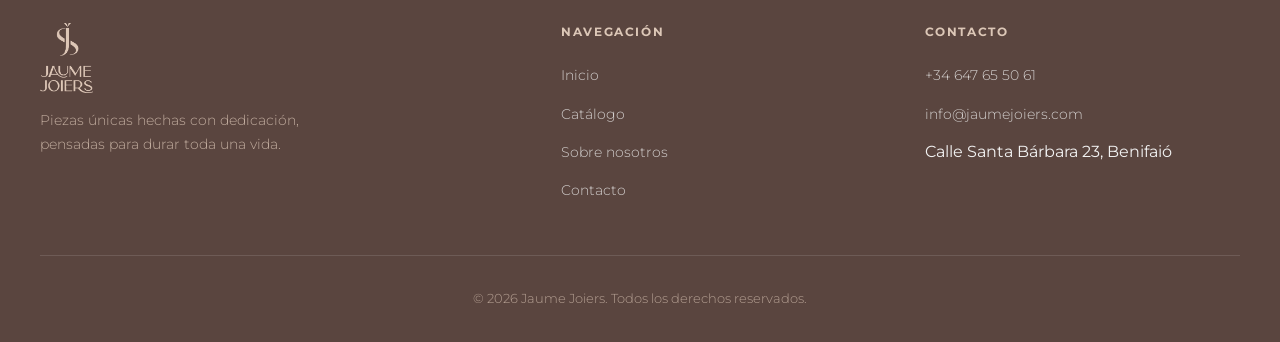
==== commit 3ce586ce: "Update index.html" ====
--- a/index.html
+++ b/index.html
@@ -53,7 +53,7 @@
     <div class="about-grid">
       <div class="about-imagen">Foto del taller / fundadora</div>
       <div class="about-texto">
-        <span class="section-eyebrow">Desde 2010</span>
+        <span class="section-eyebrow">Desde 2004</span>
         <h2>Hecho a mano, pieza a pieza</h2>
         <p>En Jaume Joiers combinamos técnicas tradicionales de joyería con un toque contemporáneo. Cada pieza pasa por manos expertas antes de llegar a ti.</p>
         <p>Trabajamos con materiales seleccionados y prestamos atención a cada detalle, desde el boceto inicial hasta el acabado final.</p>
